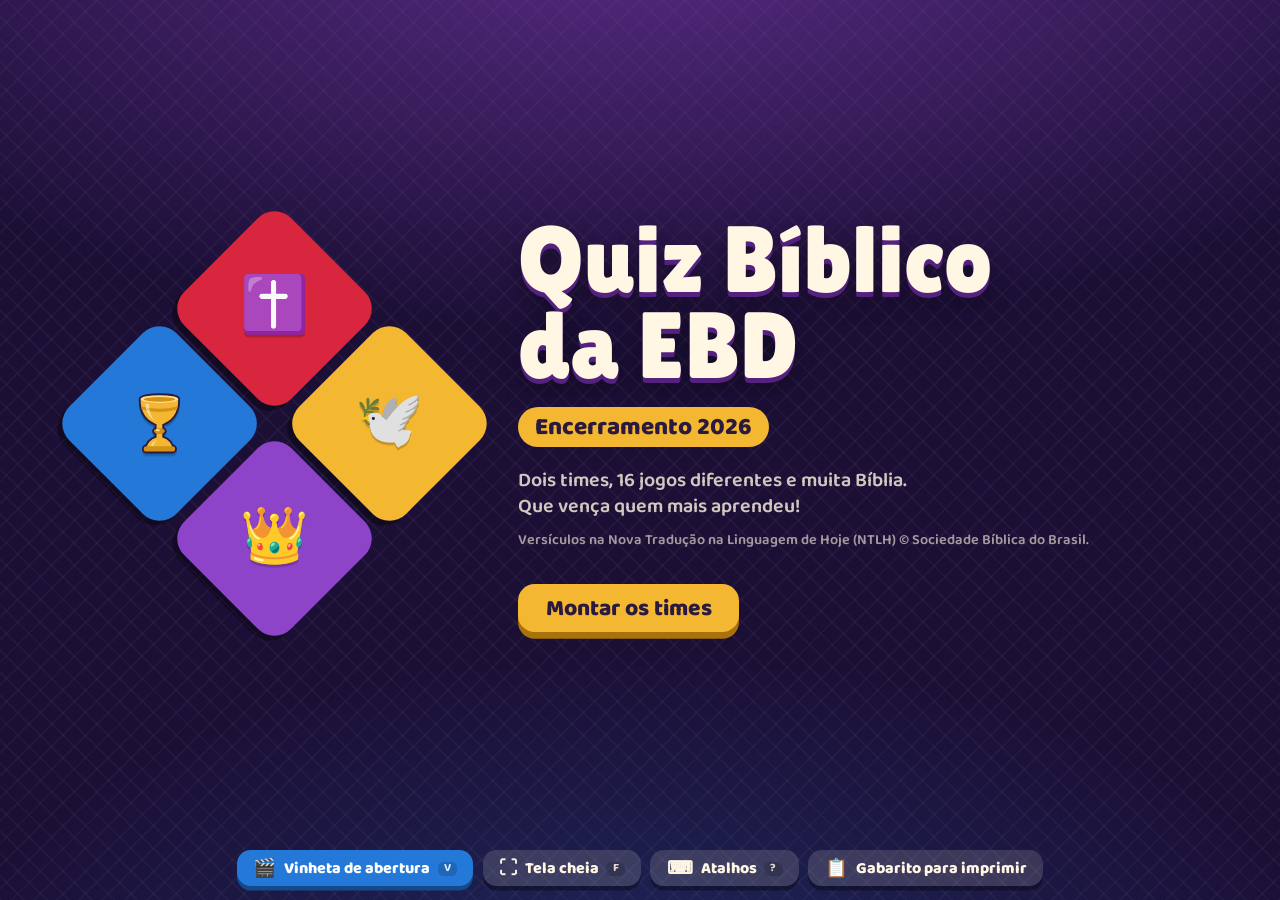
==== index.html @ 68ddaf38 "Quiz Bíblico da EBD Co-Authored-By: Claude Opus 5.5 <noreply@anthropic.com>" ====
<!doctype html>
<html lang="pt-BR">
<head>
  <meta charset="utf-8">
  <meta name="viewport" content="width=device-width, initial-scale=1">
  <title>Quiz Bíblico da EBD</title>
  <link rel="stylesheet" href="css/fontes.css">
  <link rel="stylesheet" href="css/estilo.css">
</head>
<body data-tela="inicio">
  <div id="app">
    <header id="placar"></header>
    <main id="palco"></main>
    <footer id="bandeja"></footer>
  </div>
  <div id="sobre" hidden></div>
  <div id="avisos" aria-live="polite"></div>
  <canvas id="confete" aria-hidden="true"></canvas>

  <script src="js/dados.js"></script>
  <script src="js/arte.js"></script>
  <script src="js/sons.js"></script>
  <script src="js/musica.js"></script>
  <script src="js/efeitos.js"></script>
  <script src="js/jogo.js"></script>
</body>
</html>
---- css/fontes.css ----
/* Fontes embutidas no próprio CSS: funcionam sem internet e abrindo o index.html com dois cliques.
 * Lilita One (Juan Montoreano) e Baloo 2 (Ek Type), licença SIL Open Font License 1.1.
 * Os arquivos originais estão na pasta fonts/. */
@font-face {
  font-family: "Lilita One";
  font-style: normal;
  font-weight: 400;
  font-display: block;
  src: url([data-uri]) format("woff2");
}
@font-face {
  font-family: "Baloo 2";
  font-style: normal;
  font-weight: 400 800;
  font-display: block;
  src: url([data-uri]) format("woff2");
}
---- css/estilo.css ----
/* ==========================================================================
   Quiz Bíblico da EBD
   Paleta: as cores do Tabernáculo (Êx 26:1), que são também as quatro cores
   do Evangelho Quadrangular: carmesim, ouro, azul e púrpura, sobre linho.
   ========================================================================== */

:root {
  --noite: #1B0F36;
  --noite-2: #2A1754;
  --noite-3: #3B2272;
  --carmesim: #D7263D;  --carmesim-esc: #8E1426;
  --ouro: #F4B731;      --ouro-esc: #A9720A;
  --azul: #2479D8;      --azul-esc: #124A8C;
  --purpura: #8E44C9;   --purpura-esc: #55217F;
  --linho: #FFF6E3;     --linho-2: #F2E4C4;  --linho-3: #E5D2A8;
  --tinta: #2A1A3E;     --tinta-2: #5E4C74;
  --ok: #2E9E5B;        --ok-esc: #1B6A3B;
  --meio: #E98A1B;      --meio-esc: #9A5508;

  --f-display: 'Lilita One', 'Segoe UI Black', 'Arial Black', sans-serif;
  --f-texto: 'Baloo 2', 'Segoe UI', 'Trebuchet MS', sans-serif;

  --faixa: linear-gradient(90deg, var(--carmesim) 0 25%, var(--ouro) 25% 50%, var(--azul) 50% 75%, var(--purpura) 75% 100%);
  /* faixas grandes (vinheta e campeão): dourado de troféu */
  --faixa-suave: linear-gradient(180deg, #FFE08A 0%, var(--ouro) 45%, #C98A10 100%);
}

* { box-sizing: border-box; }

html {
  font-size: clamp(12px, calc(1.05vmin + 0.45vw), 30px);
}

body {
  margin: 0;
  height: 100vh;
  height: 100dvh;
  overflow: hidden;
  color: var(--linho);
  font-family: var(--f-texto);
  font-weight: 600;
  line-height: 1.3;
  background-color: var(--noite);
  background-image:
    radial-gradient(120% 75% at 50% -10%, rgba(142, 68, 201, 0.55), transparent 62%),
    radial-gradient(80% 60% at 50% 115%, rgba(36, 121, 216, 0.25), transparent 70%),
    repeating-linear-gradient(45deg, rgba(255, 246, 227, 0.03) 0 2px, transparent 2px 16px),
    repeating-linear-gradient(-45deg, rgba(255, 246, 227, 0.03) 0 2px, transparent 2px 16px);
  -webkit-font-smoothing: antialiased;
}

button { font: inherit; color: inherit; }
input, select { font: inherit; }
[hidden] { display: none !important; }

:focus-visible {
  outline: 0.22rem solid var(--ouro);
  outline-offset: 0.18rem;
}

#app {
  height: 100%;
  display: grid;
  grid-template-rows: auto minmax(0, 1fr) auto;
}
#placar { grid-row: 1; }
#palco { grid-row: 2; }
#bandeja { grid-row: 3; }

/* --------------------------------------------------------------- botões */

.btn {
  --b: rgba(255, 246, 227, 0.14);
  --b-esc: rgba(0, 0, 0, 0.35);
  --b-txt: var(--linho);
  display: inline-flex;
  align-items: center;
  gap: 0.5rem;
  border: 0;
  border-radius: 0.9rem;
  padding: 0.55rem 1.1rem 0.5rem;
  background: var(--b);
  color: var(--b-txt);
  font-weight: 800;
  font-size: 1.05rem;
  line-height: 1.1;
  cursor: pointer;
  box-shadow: 0 0.3rem 0 var(--b-esc);
  transition: transform 0.08s, box-shadow 0.08s, filter 0.15s;
  white-space: nowrap;
}
.btn:hover:not(:disabled) { filter: brightness(1.1); }
.btn:active:not(:disabled) { transform: translateY(0.3rem); box-shadow: 0 0 0 var(--b-esc); }
.btn:disabled { opacity: 0.4; cursor: default; }
.btn .ico { font-size: 1.15em; }
.btn kbd {
  font-family: var(--f-texto);
  font-size: 0.72em;
  font-weight: 700;
  padding: 0.05rem 0.4rem;
  border-radius: 0.35rem;
  background: rgba(0, 0, 0, 0.18);
  opacity: 0.85;
}
.btn.primario { --b: var(--ouro); --b-esc: var(--ouro-esc); --b-txt: var(--tinta); }
.btn.ok { --b: var(--ok); --b-esc: var(--ok-esc); --b-txt: #fff; }
.btn.meio { --b: var(--meio); --b-esc: var(--meio-esc); --b-txt: #fff; }
.btn.erro { --b: var(--carmesim); --b-esc: var(--carmesim-esc); --b-txt: #fff; }
.btn.azul { --b: var(--azul); --b-esc: var(--azul-esc); --b-txt: #fff; }
.btn.claro { --b: var(--linho); --b-esc: var(--linho-3); --b-txt: var(--tinta); }
.btn.grande { font-size: 1.5rem; padding: 0.8rem 1.8rem 0.7rem; border-radius: 1.1rem; box-shadow: 0 0.45rem 0 var(--b-esc); }
.btn.grande:active:not(:disabled) { transform: translateY(0.45rem); }

/* --------------------------------------------------------------- bandeja */

#bandeja {
  display: flex;
  flex-wrap: wrap;
  justify-content: center;
  align-items: center;
  gap: 0.6rem;
  padding: 0.4rem 1rem 0.9rem;
  min-height: 3.6rem;
}
#bandeja .espaco { flex: 0 0 1.2rem; }
#bandeja.esperando .btn:disabled { opacity: 0.25; }

/* --------------------------------------------------------------- placar */

#placar {
  display: grid;
  grid-template-columns: minmax(0, 1fr) minmax(0, 1.25fr) minmax(0, 1fr);
  gap: 1rem;
  padding: 1.1rem 1.25rem 0.6rem;
  align-items: stretch;
}
body[data-tela="inicio"] #placar,
body[data-tela="config"] #placar { display: none; }

.time {
  --c: var(--carmesim); --c-esc: var(--carmesim-esc); --c-txt: #fff;
  position: relative;
  display: grid;
  grid-template-columns: auto minmax(0, 1fr);
  grid-template-areas: "emoji nome" "emoji pontos";
  align-items: center;
  column-gap: 0.9rem;
  padding: 0.55rem 1.2rem 0.5rem 0.7rem;
  border: 0;
  border-radius: 1.4rem;
  background: var(--c);
  color: var(--c-txt);
  box-shadow: 0 0.45rem 0 var(--c-esc);
  text-align: left;
  cursor: pointer;
  transition: transform 0.3s, box-shadow 0.3s, filter 0.3s;
}
.time.time-1 {
  grid-template-columns: minmax(0, 1fr) auto;
  grid-template-areas: "nome emoji" "pontos emoji";
  padding: 0.55rem 0.7rem 0.5rem 1.2rem;
  text-align: right;
}
.time-emoji {
  grid-area: emoji;
  display: grid;
  place-items: center;
  width: 4.3rem;
  height: 4.3rem;
  border-radius: 50%;
  background: rgba(255, 255, 255, 0.22);
  font-size: 2.6rem;
  line-height: 1;
}
.time-nome {
  grid-area: nome;
  font-weight: 800;
  font-size: 1.3rem;
  line-height: 1.05;
  overflow: hidden;
  text-overflow: ellipsis;
  white-space: nowrap;
}
.time-pontos {
  grid-area: pontos;
  font-family: var(--f-display);
  font-size: 3.1rem;
  line-height: 0.95;
  font-variant-numeric: tabular-nums;
}
.time-vez {
  position: absolute;
  top: -0.85rem;
  left: 50%;
  transform: translate(-50%, 0.4rem) scale(0.8);
  padding: 0.1rem 0.9rem;
  border-radius: 99px;
  background: var(--ouro);
  color: var(--tinta);
  font-weight: 800;
  font-size: 0.95rem;
  white-space: nowrap;
  opacity: 0;
  transition: opacity 0.3s, transform 0.3s;
  pointer-events: none;
}
.time.vez {
  transform: translateY(-0.15rem) scale(1.025);
  box-shadow: 0 0.45rem 0 var(--c-esc), 0 0 0 0.28rem var(--ouro), 0 0 2.6rem rgba(244, 183, 49, 0.45);
}
.time.vez .time-vez { opacity: 1; transform: translate(-50%, 0) scale(1); }
.time.com-jogador .time-vez { opacity: 1; transform: translate(-50%, 0) scale(1); font-size: 1.05rem; }
.time.com-jogador:not(.vez) .time-vez { background: var(--linho); opacity: 0.85; }
body[data-tela="pergunta"] .time:not(.vez),
body[data-tela="final"] .time:not(.vez) { filter: saturate(0.55) brightness(0.8); }
body[data-tela="final"] .time { filter: none !important; }
.time.pulo { animation: pulo 0.6s; }
@keyframes pulo {
  0% { transform: scale(1); }
  30% { transform: scale(1.09); }
  60% { transform: scale(0.98); }
  100% { transform: scale(1.025); }
}

.placar-centro {
  display: flex;
  flex-direction: column;
  align-items: center;
  justify-content: center;
  text-align: center;
  min-width: 0;
}
.centro-titulo h1 {
  margin: 0;
  font-family: var(--f-display);
  font-weight: 400;
  font-size: 2.3rem;
  line-height: 1;
  color: var(--ouro);
  text-shadow: 0 0.2rem 0 var(--ouro-esc);
}
.centro-titulo p { margin: 0.35rem 0 0; font-size: 1.05rem; opacity: 0.85; }

.centro-pergunta {
  display: grid;
  grid-template-columns: minmax(0, 1fr) auto;
  grid-template-rows: auto auto;
  align-items: center;
  column-gap: 1rem;
  row-gap: 0.35rem;
  width: 100%;
  max-width: 34rem;
}
.chip-mod {
  grid-column: 1;
  justify-self: start;
  max-width: 100%;
  padding: 0.25rem 0.9rem 0.2rem;
  border-radius: 99px;
  background: var(--m, var(--azul));
  color: var(--m-txt, #fff);
  font-family: var(--f-display);
  font-size: 1.35rem;
  line-height: 1.15;
  box-shadow: 0 0.25rem 0 var(--m-esc, var(--azul-esc));
  overflow: hidden;
  text-overflow: ellipsis;
  white-space: nowrap;
}
.vale { grid-column: 1; justify-self: start; font-size: 1.1rem; }
.chip-mod .etapa {
  margin-left: 0.3rem;
  padding: 0 0.5rem;
  border-radius: 99px;
  background: rgba(0, 0, 0, 0.22);
  font-family: var(--f-texto);
  font-weight: 800;
  font-size: 0.85rem;
  vertical-align: middle;
}
.vale b { font-family: var(--f-display); font-weight: 400; color: var(--ouro); font-size: 1.35rem; }

/* cronômetro */
.cronometro {
  grid-column: 2;
  grid-row: 1 / span 2;
  position: relative;
  width: 5rem;
  height: 5rem;
  border: 0;
  padding: 0;
  background: none;
  cursor: pointer;
  border-radius: 50%;
}
.cronometro svg { width: 100%; height: 100%; transform: rotate(-90deg); }
.cr-fundo { fill: rgba(0, 0, 0, 0.3); stroke: rgba(255, 246, 227, 0.15); stroke-width: 9; }
.cr-arco {
  fill: none;
  stroke: var(--ouro);
  stroke-width: 9;
  stroke-linecap: round;
  transition: stroke-dasharray 0.12s linear, stroke 0.3s;
}
.cr-num {
  position: absolute;
  inset: 0;
  display: grid;
  place-items: center;
  font-family: var(--f-display);
  font-size: 1.9rem;
  color: var(--linho);
}
.cr-play {
  position: absolute;
  right: -0.2rem;
  bottom: -0.2rem;
  display: grid;
  place-items: center;
  width: 1.6rem;
  height: 1.6rem;
  border-radius: 50%;
  background: var(--ouro);
  color: var(--tinta);
  font-size: 0.75rem;
}
.cronometro.rodando .cr-play { display: none; }
.cronometro.alerta .cr-arco { stroke: var(--carmesim); }
.cronometro.alerta .cr-num { color: #ffb3bd; animation: batida 1s infinite; }
.cronometro.esgotado .cr-fundo { fill: var(--carmesim); }
.cronometro.esgotado .cr-num { animation: none; color: #fff; font-size: 1rem; }
@keyframes batida { 0%, 100% { transform: scale(1); } 50% { transform: scale(1.18); } }

/* --------------------------------------------------------------- palco */

#palco {
  position: relative;
  display: flex;
  flex-direction: column;
  min-height: 0;
  padding: 0.8rem 1.4rem 0.6rem;
}

.cartao {
  position: relative;
  background: var(--linho);
  color: var(--tinta);
  border-radius: 1.8rem;
  box-shadow: 0 0.7rem 0 rgba(10, 4, 24, 0.45), 0 1.6rem 3rem rgba(10, 4, 24, 0.35);
  overflow: hidden;
}
.cartao::before {
  content: '';
  position: absolute;
  inset: 0 0 auto 0;
  height: 0.55rem;
  background: var(--faixa);
}

.cartao-pergunta {
  flex: 1;
  min-height: 0;
  display: flex;
  flex-direction: column;
}
.cp-corpo {
  position: relative;
  flex: 1;
  min-height: 0;
  display: flex;
  flex-direction: column;
  padding: 1.8rem 2.2rem 1.4rem;
  overflow: auto;
}

.emoji-grande { font-size: 7rem; line-height: 1; }
/* desenhos próprios (js/arte.js) */
.arte-mini {
  display: inline-block;
  height: 1.5em;
  width: auto;
  max-width: 3.4em;
  object-fit: contain;
  vertical-align: -0.35em;
}
.arte-grande {
  display: block;
  height: 1em;
  width: auto;
  max-width: 100%;
  max-height: 1em;
  object-fit: contain;
  margin: 0 auto;
}
.arte-prato { display: block; width: 15rem; height: 15rem; max-height: 34vh; max-width: 34vh; margin: -0.5rem auto -0.6rem; }
.mm-carta .arte-grande { width: 100%; max-width: 22rem; height: 7rem; max-height: 7rem; }
.titulo-q {
  margin: 0;
  font-family: var(--f-display);
  font-weight: 400;
  font-size: 2.5rem;
  line-height: 1.05;
  color: var(--purpura-esc);
}
.pergunta {
  margin: 0.6rem 0 0;
  font-size: 1.75rem;
  font-weight: 700;
  line-height: 1.25;
  max-width: 44ch;
  text-wrap: balance;
}
.chip {
  display: inline-flex;
  align-items: center;
  gap: 0.35rem;
  padding: 0.2rem 0.8rem 0.15rem;
  border-radius: 99px;
  background: var(--linho-2);
  color: var(--tinta-2);
  font-weight: 800;
  font-size: 1rem;
}
.chip-ref { background: var(--purpura); color: #fff; }
.chip-ref::before { content: '📖'; }
.explica {
  margin-top: 0.9rem;
  font-size: 1.3rem;
  line-height: 1.35;
  color: var(--tinta);
}
.explica p { margin: 0.45rem 0 0; max-width: 60ch; }
.explica .chip-ref { font-size: 1.05rem; }
.revelar-entra { animation: entra 0.45s cubic-bezier(.2, .9, .3, 1.3) both; }
@keyframes entra { from { opacity: 0; transform: translateY(1rem) scale(0.97); } to { opacity: 1; transform: none; } }

/* selo de resultado */
/* O selo aparece grande no meio e depois vai para o canto. */
.selo {
  position: absolute;
  left: 50%;
  top: 46%;
  z-index: 5;
  padding: 0.4rem 1.6rem 0.3rem;
  border: 0.4rem solid currentColor;
  border-radius: 1.2rem;
  font-family: var(--f-display);
  font-size: 4.4rem;
  line-height: 1.05;
  text-align: center;
  white-space: nowrap;
  color: var(--ok);
  background: var(--linho);
  box-shadow: 0 0.5rem 0 rgba(10, 4, 24, 0.35), 0 1rem 3rem rgba(10, 4, 24, 0.35);
  transform: translate(-50%, -50%) rotate(-6deg);
  transform-origin: 100% 0;
  animation: carimbo 0.45s cubic-bezier(.2, 1.4, .4, 1);
  transition: left 0.55s cubic-bezier(.5, 0, .2, 1), top 0.55s cubic-bezier(.5, 0, .2, 1), transform 0.55s cubic-bezier(.5, 0, .2, 1);
  pointer-events: none;
}
.selo small { display: block; font-family: var(--f-texto); font-size: 1.3rem; font-weight: 800; color: var(--tinta); }
.selo.erro { color: var(--carmesim); }
.selo.meio { color: var(--meio); }
.selo.canto { left: calc(100% - 1.4rem); top: 0.4rem; transform: translate(-100%, 0) rotate(-6deg) scale(0.5); }
@keyframes carimbo {
  from { opacity: 0; transform: translate(-50%, -50%) rotate(-6deg) scale(2.2); }
  to { opacity: 1; transform: translate(-50%, -50%) rotate(-6deg) scale(1); }
}

/* pontos voando */
.voo {
  position: fixed;
  z-index: 60;
  font-family: var(--f-display);
  font-size: 4.5rem;
  color: var(--ouro);
  -webkit-text-stroke: 0.12rem var(--ouro-esc);
  text-shadow: 0 0.3rem 0 rgba(0, 0, 0, 0.35);
  pointer-events: none;
  transform: translate(-50%, -50%);
  transition: left 0.9s cubic-bezier(.5, -0.2, .4, 1), top 0.9s cubic-bezier(.5, -0.2, .4, 1), font-size 0.9s, opacity 0.3s 0.75s;
}
.voo.negativo { color: #ff8a98; -webkit-text-stroke-color: var(--carmesim-esc); }

/* avisos */
#avisos {
  position: fixed;
  left: 50%;
  bottom: 5.5rem;
  transform: translateX(-50%);
  z-index: 70;
  display: flex;
  flex-direction: column;
  align-items: center;
  gap: 0.5rem;
  pointer-events: none;
}
.aviso {
  padding: 0.6rem 1.3rem;
  border-radius: 1rem;
  background: var(--tinta);
  color: var(--linho);
  font-weight: 800;
  font-size: 1.25rem;
  box-shadow: 0 0.35rem 0 rgba(0, 0, 0, 0.4);
  animation: entra 0.3s both;
}
.aviso.sai { animation: some 0.3s both; }
@keyframes some { to { opacity: 0; transform: translateY(0.6rem); } }

#confete {
  position: fixed;
  inset: 0;
  width: 100%;
  height: 100%;
  pointer-events: none;
  z-index: 80;
}

/* --------------------------------------------------------------- sobreposição / modal */

#sobre {
  position: fixed;
  inset: 0;
  z-index: 50;
  display: grid;
  place-items: center;
  padding: 1.5rem;
  background: rgba(14, 6, 30, 0.78);
  backdrop-filter: blur(4px);
  animation: aparece 0.2s both;
}
@keyframes aparece { from { opacity: 0; } }
.modal {
  width: min(52rem, 100%);
  max-height: 100%;
  overflow: auto;
  padding: 2rem 2.2rem 1.6rem;
}
.modal h2 {
  margin: 0 0 1rem;
  font-family: var(--f-display);
  font-weight: 400;
  font-size: 2rem;
  color: var(--purpura-esc);
}
.modal-acoes { display: flex; flex-wrap: wrap; gap: 0.6rem; justify-content: flex-end; margin-top: 1.4rem; }
.modal .btn.sutil { --b: var(--linho-2); --b-esc: var(--linho-3); --b-txt: var(--tinta); }

.ajuste-placar { display: grid; grid-template-columns: 1fr 1fr; gap: 1rem; }
.ajuste-time {
  padding: 1rem;
  border-radius: 1.2rem;
  background: var(--c);
  color: var(--c-txt);
  text-align: center;
}
.ajuste-time .nome { font-weight: 800; font-size: 1.2rem; }
.ajuste-time .pts { font-family: var(--f-display); font-size: 3rem; line-height: 1.1; }
.ajuste-time .botoes { display: flex; flex-wrap: wrap; justify-content: center; gap: 0.4rem; margin-top: 0.5rem; }
.ajuste-time .btn { font-size: 1rem; padding: 0.4rem 0.7rem; }

.atalhos { display: grid; grid-template-columns: auto 1fr; gap: 0.45rem 1rem; font-size: 1.15rem; }
.atalhos kbd {
  justify-self: start;
  padding: 0.05rem 0.55rem;
  border-radius: 0.4rem;
  background: var(--tinta);
  color: var(--linho);
  font-family: var(--f-texto);
  font-weight: 800;
}

/* --------------------------------------------------------------- início */

.inicio {
  flex: 1;
  display: grid;
  grid-template-columns: auto minmax(0, 1fr);
  align-items: center;
  gap: 4rem;
  max-width: 78rem;
  width: 100%;
  margin: 0 auto;
  padding: 2rem 3rem;
}
.quadrado {
  position: relative;
  width: 24rem;
  height: 24rem;
  display: grid;
  grid-template-columns: 1fr 1fr;
  gap: 0.9rem;
  transform: rotate(45deg) scale(0.86);
}
.quadrado span {
  display: grid;
  place-items: center;
  border-radius: 1.8rem;
  font-size: 4.2rem;
  box-shadow: 0 0.55rem 0 rgba(0, 0, 0, 0.35);
  animation: peca 0.7s cubic-bezier(.2, 1.3, .4, 1) both;
}
.quadrado span i { font-style: normal; transform: rotate(-45deg); filter: drop-shadow(0 0.2rem 0 rgba(0, 0, 0, 0.2)); }
.quadrado .arte-emblema { display: block; height: 1.12em; width: auto; }
.quadrado .q1 { background: var(--carmesim); animation-delay: 0.05s; }
.quadrado .q2 { background: var(--ouro); animation-delay: 0.2s; }
.quadrado .q3 { background: var(--azul); animation-delay: 0.35s; }
.quadrado .q4 { background: var(--purpura); animation-delay: 0.5s; }
@keyframes peca { from { opacity: 0; transform: scale(0.3); } }
.inicio-texto h1 {
  margin: 0;
  font-family: var(--f-display);
  font-weight: 400;
  font-size: 6.2rem;
  line-height: 0.92;
  color: var(--linho);
  text-shadow: 0 0.35rem 0 var(--purpura-esc), 0 0.7rem 1.5rem rgba(0, 0, 0, 0.35);
  text-wrap: balance;
}
.inicio-texto .sub {
  display: inline-block;
  margin-top: 1.2rem;
  padding: 0.3rem 1.1rem 0.2rem;
  border-radius: 99px;
  background: var(--ouro);
  color: var(--tinta);
  font-weight: 800;
  font-size: 1.6rem;
}
.inicio-texto .lema { margin: 1.4rem 0 0; font-size: 1.3rem; opacity: 0.8; max-width: 34ch; }
.credito-biblia { margin: 0.8rem 0 0; font-size: 0.95rem; font-weight: 600; opacity: 0.6; }
.inicio-botoes { display: flex; flex-wrap: wrap; gap: 1rem; margin-top: 2.2rem; }

/* --------------------------------------------------------------- configuração */

.config {
  flex: 1;
  min-height: 0;
  overflow: auto;
  width: 100%;
  max-width: 76rem;
  margin: 0 auto;
  padding: 0.6rem 0.4rem 1rem;
}
.config > h2 {
  margin: 0.4rem 0 1rem;
  font-family: var(--f-display);
  font-weight: 400;
  font-size: 2.4rem;
  color: var(--ouro);
}
.config-times { display: grid; grid-template-columns: 1fr 1fr; gap: 1.2rem; }
.editor-time {
  --c: var(--carmesim); --c-esc: var(--carmesim-esc); --c-txt: #fff;
  padding: 1.2rem 1.4rem 1.3rem;
  border-radius: 1.6rem;
  background: var(--c);
  color: var(--c-txt);
  box-shadow: 0 0.5rem 0 var(--c-esc);
}
.editor-time .linha-nome { display: flex; align-items: center; gap: 0.8rem; }
.editor-time .grande-emoji {
  display: grid; place-items: center;
  width: 4.4rem; height: 4.4rem; flex: none;
  border-radius: 50%;
  background: rgba(255, 255, 255, 0.22);
  font-size: 2.6rem;
}
.campo-texto {
  width: 100%;
  padding: 0.55rem 0.9rem 0.45rem;
  border: 0;
  border-radius: 0.9rem;
  background: var(--linho);
  color: var(--tinta);
  font-weight: 800;
  font-size: 1.4rem;
}
.rotulo { display: block; margin: 0.9rem 0 0.35rem; font-weight: 800; font-size: 1rem; opacity: 0.9; }
.emojis { display: flex; flex-wrap: wrap; gap: 0.35rem; }
.emojis button {
  width: 2.7rem; height: 2.7rem;
  border: 0;
  border-radius: 0.7rem;
  background: rgba(255, 255, 255, 0.16);
  font-size: 1.5rem;
  cursor: pointer;
}
.emojis button[aria-pressed="true"] { background: var(--linho); box-shadow: 0 0 0 0.18rem var(--ouro); }
.amostras { display: flex; flex-wrap: wrap; gap: 0.45rem; }
.campo-membros {
  display: block;
  resize: vertical;
  min-height: 6.5rem;
  font-size: 1.15rem;
  font-weight: 700;
  line-height: 1.35;
}
.conta-membros { font-weight: 700; opacity: 0.85; }
.editor-time.faltando .campo-membros { box-shadow: 0 0 0 0.3rem var(--ouro), 0 0 0 0.55rem var(--tinta); animation: treme 0.45s; }
.amostras button {
  width: 2.5rem; height: 2.5rem;
  border: 0.22rem solid rgba(255, 255, 255, 0.55);
  border-radius: 50%;
  background: var(--a);
  cursor: pointer;
}
.amostras button[aria-pressed="true"] { border-color: var(--linho); box-shadow: 0 0 0 0.22rem var(--tinta); }

.config-opcoes {
  display: grid;
  grid-template-columns: repeat(3, minmax(0, 1fr));
  gap: 1rem 1.2rem;
  margin-top: 1.4rem;
  padding: 1.3rem 1.4rem;
}
.config-opcoes .rotulo { margin-top: 0; color: var(--tinta-2); }
.config-opcoes .campo-texto { background: var(--linho-2); font-size: 1.2rem; }
.config-opcoes .largo { grid-column: span 2; }
.config-opcoes .inteiro { grid-column: 1 / -1; }
.cf-acoes { display: flex; flex-wrap: wrap; gap: 0.7rem; margin-top: 0.3rem; }
.cf-dica { margin-left: 0.3rem; font-size: 0.8em; font-weight: 600; opacity: 0.75; }
.ajuda-campo { margin: 0.35rem 0 0; font-size: 0.95rem; color: var(--tinta-2); font-weight: 600; }
.segmentado { display: inline-flex; flex-wrap: wrap; gap: 0.3rem; padding: 0.3rem; border-radius: 0.9rem; background: var(--linho-2); }
.segmentado button {
  border: 0;
  border-radius: 0.65rem;
  padding: 0.4rem 0.8rem;
  background: transparent;
  color: var(--tinta-2);
  font-weight: 800;
  cursor: pointer;
}
.segmentado button[aria-pressed="true"] { background: var(--purpura); color: #fff; }
.campo-reais { display: flex; align-items: center; gap: 0.5rem; }
.campo-reais span { font-weight: 800; font-size: 1.3rem; color: var(--tinta-2); }

/* --------------------------------------------------------------- painel (grade de jogos) */

.cor-carmesim { --m: var(--carmesim); --m-esc: var(--carmesim-esc); --m-txt: #fff; }
.cor-ouro     { --m: var(--ouro);     --m-esc: var(--ouro-esc);     --m-txt: var(--tinta); }
.cor-azul     { --m: var(--azul);     --m-esc: var(--azul-esc);     --m-txt: #fff; }
.cor-purpura  { --m: var(--purpura);  --m-esc: var(--purpura-esc);  --m-txt: #fff; }

.grade {
  flex: 1;
  min-height: 0;
  display: grid;
  grid-template-columns: repeat(4, minmax(0, 1fr));
  grid-auto-rows: minmax(0, 1fr);
  gap: 0.9rem 1rem;
  padding-bottom: 0.5rem;
}
.modulo {
  position: relative;
  display: grid;
  grid-template-columns: auto minmax(0, 1fr);
  column-gap: 0.85rem;
  align-items: center;
  padding: 0.7rem 1rem 0.75rem 0.9rem;
  border: 0;
  border-radius: 1.3rem;
  background-color: var(--m);
  background-image: repeating-linear-gradient(135deg, rgba(255, 255, 255, 0.07) 0 0.5rem, transparent 0.5rem 1.4rem);
  color: var(--m-txt);
  box-shadow: 0 0.42rem 0 var(--m-esc);
  text-align: left;
  cursor: pointer;
  overflow: hidden;
  transition: transform 0.12s, filter 0.15s;
}
.modulo:hover:not(:disabled) { transform: translateY(-0.2rem); filter: brightness(1.07); }
.modulo:active:not(:disabled) { transform: translateY(0.35rem); box-shadow: 0 0.07rem 0 var(--m-esc); }
.mod-icone {
  font-size: 3rem;
  line-height: 1;
  filter: drop-shadow(0 0.18rem 0 rgba(0, 0, 0, 0.18));
}
/* nome e descrição juntos, sempre no meio da altura do cartão */
.mod-texto { display: flex; flex-direction: column; justify-content: center; min-width: 0; }
.mod-nome {
  font-family: var(--f-display);
  font-size: 1.5rem;
  line-height: 1.02;
}
.mod-desc {
  margin-top: 0.2rem;
  font-size: 0.92rem;
  line-height: 1.2;
  opacity: 0.92;
  display: -webkit-box;
  -webkit-line-clamp: 2;
  -webkit-box-orient: vertical;
  overflow: hidden;
}
.mod-resta {
  position: absolute;
  top: 0.55rem;
  right: 0.65rem;
  padding: 0.05rem 0.55rem;
  border-radius: 99px;
  background: rgba(0, 0, 0, 0.2);
  font-weight: 800;
  font-size: 0.82rem;
}
.modulo.esgotado { filter: grayscale(0.85) brightness(0.55); cursor: default; }
.modulo.final {
  --m: var(--noite-3); --m-esc: #120827; --m-txt: var(--ouro);
  background-image: radial-gradient(circle at 20% 30%, rgba(244, 183, 49, 0.3), transparent 60%);
  box-shadow: 0 0.42rem 0 var(--m-esc), inset 0 0 0 0.22rem var(--ouro);
}
.modulo.final .mod-desc { color: var(--linho); }
/* 16 jogos em 4 colunas: a Aposta Final ocupa a última fila inteira */
.grade .modulo.final { grid-column: 1 / -1; justify-content: center; grid-template-columns: auto auto; }

/* --------------------------------------------------------------- roleta */

.roleta {
  display: grid;
  grid-template-columns: auto minmax(0, 22rem);
  align-items: center;
  gap: 3rem;
}
.roda-caixa { position: relative; width: min(72vh, 52vw); aspect-ratio: 1; }
.roda-caixa svg { width: 100%; height: 100%; display: block; filter: drop-shadow(0 0.8rem 0 rgba(0, 0, 0, 0.4)); }
.roda-caixa .ponteiro {
  position: absolute;
  top: -1.4rem;
  left: 50%;
  transform: translateX(-50%);
  width: 0;
  height: 0;
  border-left: 1.5rem solid transparent;
  border-right: 1.5rem solid transparent;
  border-top: 2.8rem solid var(--linho);
  filter: drop-shadow(0 0.25rem 0 rgba(0, 0, 0, 0.4));
  z-index: 2;
}
.roda-txt { font-size: 30px; }
/* roleta dos jogos em camadas: base parada com a sombra; os gomos giram numa camada própria */
.roda-jogos .roda-base { position: absolute; inset: 0; border-radius: 50%; background: #F4B731; box-shadow: 0 0.8rem 0 rgba(0, 0, 0, 0.4); }
.roda-jogos svg { position: absolute; inset: 0; filter: none; }
.roda-jogos .roda-giro { will-change: transform; transform-origin: 50% 50%; }
.roda-jogos .fatia { transition: filter 0.3s, stroke 0.3s; }
.roda-jogos .fatia.vencedora { filter: brightness(1.25); stroke: #FFF6E3; stroke-width: 14; animation: fatia-pisca 0.5s ease-in-out 3; }
@keyframes fatia-pisca { 50% { filter: brightness(1.55); } }
/* saída da roleta dos jogos e entrada da roleta de nomes */
.roleta.saindo { animation: roleta-sai 0.45s ease-in forwards; }
@keyframes roleta-sai { to { opacity: 0; transform: scale(0.88); } }
.sorteio { animation: sorteio-entra 0.5s cubic-bezier(.2, 1.3, .4, 1) both; }
@keyframes sorteio-entra { from { opacity: 0; transform: scale(0.85); } }
.roleta-lado h2 {
  margin: 0;
  font-family: var(--f-display);
  font-weight: 400;
  font-size: 2.6rem;
  line-height: 1.05;
  color: var(--ouro);
}
.roleta-lado p { font-size: 1.3rem; }
.roleta-sorteado {
  margin-top: 1rem;
  font-family: var(--f-display);
  font-size: 3rem;
  line-height: 1.05;
  color: var(--linho);
  animation: entra 0.5s cubic-bezier(.2, 1.3, .4, 1) both;
}
.roleta-sorteado span { display: block; font-size: 5rem; }

/* --------------------------------------------------------------- roleta de nomes */

.sorteio { width: min(86rem, 100%); text-align: center; }
.sorteio-titulo {
  margin: 0;
  font-family: var(--f-display);
  font-weight: 400;
  font-size: 2.8rem;
  line-height: 1.05;
  color: var(--ouro);
  text-shadow: 0 0.2rem 0 var(--ouro-esc);
}
.sorteio-sub { margin: 0.3rem 0 1.2rem; font-size: 1.3rem; opacity: 0.85; }
.sorteio-rodas { display: grid; grid-template-columns: 1fr 1fr; gap: 2.5rem; }
.sorteio-time { display: flex; flex-direction: column; align-items: center; gap: 0.7rem; }
.sorteio-cab {
  display: flex;
  align-items: center;
  gap: 0.7rem;
  padding: 0.35rem 1.1rem 0.3rem;
  border-radius: 99px;
  background: var(--c);
  color: var(--c-txt);
  box-shadow: 0 0.3rem 0 var(--c-esc);
  font-weight: 800;
  font-size: 1.35rem;
}
.sorteio-papel { padding: 0.05rem 0.6rem; border-radius: 99px; background: rgba(0, 0, 0, 0.2); font-size: 0.95rem; }
.roda-caixa.roda-nomes { width: min(44vh, 34vw); margin-top: 1.4rem; }
.sorteio-nome {
  min-height: 1.2em;
  font-family: var(--f-display);
  font-size: 3rem;
  line-height: 1.1;
  color: rgba(255, 246, 227, 0.35);
}
.sorteio-nome.revelado { color: var(--linho); text-shadow: 0 0.25rem 0 var(--c-esc); animation: entra 0.5s cubic-bezier(.2, 1.4, .4, 1) both; }
.sorteio-falta { font-size: 1rem; opacity: 0.7; }
.sorteio-acoes { justify-content: center; margin-top: 1.2rem; }

/* --------------------------------------------------------------- estimativa */

.est {
  flex: 1;
  display: grid;
  grid-template-columns: auto minmax(0, 1fr);
  gap: 3rem;
  align-items: center;
  width: 100%;
  max-width: 74rem;
  margin: 0 auto;
}
.est .titulo-q { font-size: 2.8rem; }
.est .pergunta { font-size: 2.1rem; }
.est-objeto {
  display: grid;
  place-items: center;
  width: 17rem;
  height: 17rem;
  border-radius: 50%;
  background: radial-gradient(circle at 50% 40%, #fff 0%, var(--linho-2) 70%);
  box-shadow: inset 0 -0.6rem 0 var(--linho-3);
}
.est-objeto .emoji-grande { font-size: 8rem; }
.referencia {
  display: inline-flex;
  align-items: center;
  gap: 0.6rem;
  margin: 1rem 0 0;
  padding: 0.45rem 1rem 0.4rem 0.5rem;
  border-radius: 1rem;
  background: var(--linho-2);
  font-size: 1.35rem;
}
.referencia .ref-emoji { font-size: 2.2rem; line-height: 1; }
.dica {
  margin: 0.8rem 0 0;
  font-size: 1.2rem;
  color: var(--tinta-2);
}
.palpite { display: block; margin-top: 1.3rem; }
.palpite-rot { display: block; font-weight: 800; font-size: 1.2rem; color: var(--tinta-2); }
.palpite-campo {
  display: inline-flex;
  align-items: baseline;
  gap: 0.5rem;
  margin-top: 0.3rem;
  padding: 0.3rem 1.2rem 0.2rem;
  border-radius: 1.1rem;
  background: #fff;
  box-shadow: inset 0 0 0 0.22rem var(--linho-3);
}
.palpite-campo:focus-within { box-shadow: inset 0 0 0 0.25rem var(--purpura); }
.palpite-campo input {
  width: 11ch;
  border: 0;
  outline: 0;
  background: transparent;
  color: var(--tinta);
  font-family: var(--f-display);
  font-size: 3.2rem;
  line-height: 1.1;
}
.palpite-campo .un { font-family: var(--f-display); font-size: 2rem; color: var(--tinta-2); }
.palpite-leitura { display: block; min-height: 1.5em; margin-top: 0.3rem; font-size: 1.1rem; color: var(--tinta-2); }

.est-rev {
  flex: 1;
  display: grid;
  grid-template-columns: minmax(0, 1.05fr) minmax(0, 1fr);
  gap: 2.2rem;
  align-items: stretch;
  min-height: 0;
}
.grafico-caixa { display: flex; flex-direction: column; justify-content: center; min-width: 0; }
.grafico {
  display: flex;
  align-items: flex-end;
  justify-content: center;
  gap: 1.6rem;
  height: clamp(15rem, 46vh, 27rem);
  padding: 0 0.5rem;
}
.coluna {
  flex: 1;
  max-width: 9rem;
  height: 100%;
  display: flex;
  flex-direction: column;
  justify-content: flex-end;
  align-items: center;
  text-align: center;
}
.col-rot { font-family: var(--f-display); font-size: 1.45rem; line-height: 1.05; margin-bottom: 0.2rem; white-space: nowrap; }
.col-emoji { font-size: 2.4rem; line-height: 1.1; margin-bottom: 0.2rem; }
.col-barra {
  width: 100%;
  height: calc((100% - 7.6rem) * var(--p, 0));
  border-radius: 0.8rem 0.8rem 0 0;
  background: var(--cb, var(--tinta-2));
  box-shadow: inset 0 -0.4rem 0 rgba(0, 0, 0, 0.12);
  transition: height 1.1s cubic-bezier(.2, .9, .3, 1);
}
.col-nome {
  width: 100%;
  padding-top: 0.4rem;
  border-top: 0.3rem solid var(--linho-3);
  font-weight: 800;
  font-size: 1rem;
  line-height: 1.1;
  color: var(--tinta-2);
  min-height: 2.2em;
}
.coluna.c-ref { --cb: #B9A98A; }
.coluna.c-palpite { --cb: var(--cp, var(--azul)); }
.coluna.c-real { --cb: var(--ouro); }
.coluna.c-real .col-rot { color: var(--ouro-esc); }
.grafico-legenda { margin-top: 0.4rem; font-size: 0.95rem; color: var(--tinta-2); text-align: center; }

.rev-info { display: flex; flex-direction: column; justify-content: center; min-width: 0; }
.rev-info .titulo-q { font-size: 2rem; }
.rev-valor {
  font-family: var(--f-display);
  font-size: 4.6rem;
  line-height: 1;
  color: var(--purpura-esc);
  margin-top: 0.4rem;
}
.rev-valor small { font-size: 0.5em; }
.conta.conta-base { display: block; width: fit-content; margin: 0.35rem 0 0; padding: 0; background: none; font-size: 0.95rem; font-weight: 700; opacity: 0.75; }
.conta {
  display: inline-block;
  margin-top: 0.6rem;
  padding: 0.3rem 0.9rem 0.2rem;
  border-radius: 0.8rem;
  background: var(--linho-2);
  font-weight: 800;
  font-size: 1.2rem;
}
.comparacao { margin-top: 0.6rem; font-size: 1.3rem; font-weight: 800; color: var(--azul-esc); }

/* --------------------------------------------------------------- do tamanho certo (palco) */

.cp-corpo.cp-gts { padding: 1.3rem 1.4rem 1rem; overflow: hidden; }
.gts { flex: 1; min-height: 0; display: flex; flex-direction: column; gap: 0.8rem; }
.gts-info { display: grid; grid-template-columns: 1fr 1fr; gap: 1rem; }
.gts-card {
  display: flex;
  flex-direction: column;
  gap: 0.1rem;
  padding: 0.6rem 1.1rem 0.7rem;
  border-radius: 1rem;
  background: var(--linho-2);
  border-left: 0.45rem solid #4C8DF0;
  min-width: 0;
}
.gts-card.alvo { border-left-color: var(--ct); }
.gts-rot { font-size: 0.95rem; font-weight: 800; color: var(--azul-esc); }
.gts-card.alvo .gts-rot { color: var(--ct); filter: brightness(0.8); }
.gts-card b { font-family: var(--f-display); font-weight: 400; font-size: 1.9rem; line-height: 1.05; color: var(--tinta); }
.gts-card > span:last-child { font-size: 1.15rem; line-height: 1.25; color: var(--tinta-2); }

.gts-palco {
  --chao: 40px;
  position: relative;
  flex: 1;
  min-height: 12rem;
  border-radius: 1.2rem;
  overflow: hidden;
  background:
    linear-gradient(90deg, rgba(255, 246, 227, 0.05) 1px, transparent 1px) 0 0 / 3.5rem 100%,
    linear-gradient(180deg, #120a2c 0%, #241650 70%, #3a2470 100%);
  box-shadow: inset 0 0.3rem 1rem rgba(0, 0, 0, 0.4);
  touch-action: none;
  user-select: none;
}
.gts-chao {
  position: absolute;
  left: 0; right: 0; bottom: 0;
  height: var(--chao);
  background: linear-gradient(#3c2b70, #22173f);
  border-top: 0.15rem solid rgba(255, 246, 227, 0.45);
}
.gts-grade .gl {
  position: absolute;
  left: 0; right: 0;
  height: 1px;
  background: rgba(255, 246, 227, 0.1);
}
.gts-grade .gl span {
  position: absolute;
  left: 0.6rem;
  bottom: 0.15rem;
  font-size: 0.9rem;
  font-weight: 800;
  color: rgba(255, 246, 227, 0.55);
}
.gts-fig {
  position: absolute;
  bottom: var(--chao);
  transform: translateX(-50%);
  display: flex;
  flex-direction: column;
  align-items: center;
}
.gts-fig.ref { left: 28%; --sc: #4C8DF0; }
.gts-fig.alvo { left: 70%; --sc: var(--ct); }
.gts-tag {
  margin-bottom: 0.5rem;
  padding: 0.2rem 0.8rem 0.25rem;
  border-radius: 0.6rem;
  background: rgba(10, 4, 24, 0.7);
  color: var(--linho);
  text-align: center;
  line-height: 1.15;
  white-space: nowrap;
}
.gts-tag b { display: block; font-size: 1.1rem; }
.gts-tag span { font-family: var(--f-display); font-size: 1.35rem; color: var(--ouro); }
.gts-fig.ref .gts-tag b { color: #9cc0ff; }
.gts-caixa { position: relative; transition: width 0.22s ease-out, height 0.22s ease-out; }
.gts-grade .gl { transition: bottom 0.22s ease-out; }
.gts-palco.arrastando .gts-caixa, .gts-palco.arrastando .gl { transition: none; }
.gts-sil, .gts-cor { position: absolute; inset: 0; }
.gts-sil {
  background: var(--sc);
  -webkit-mask-size: 100% 100%; mask-size: 100% 100%;
  -webkit-mask-repeat: no-repeat; mask-repeat: no-repeat;
  filter: drop-shadow(0 0 1.2rem color-mix(in srgb, var(--sc) 55%, transparent));
  transition: opacity 0.6s;
}
.gts-cor { background-size: 100% 100%; background-repeat: no-repeat; opacity: 0; transition: opacity 0.6s; }
.gts-fig.alvo .gts-caixa {
  outline: 0.15rem dashed rgba(255, 246, 227, 0.55);
  outline-offset: 0.35rem;
  cursor: grab;
}
.gts-palco.movendo, .gts-palco.movendo * { cursor: grabbing !important; }
.gts-fig.alvo .gts-caixa::after {
  content: '';
  position: absolute;
  left: 10%; right: 10%; bottom: -0.35rem;
  height: 0.7rem;
  border-radius: 50%;
  background: color-mix(in srgb, var(--sc) 45%, transparent);
  filter: blur(6px);
}
.gts-alca {
  position: absolute;
  top: -1.3rem;
  right: -1.3rem;
  width: 2.4rem;
  height: 2.4rem;
  display: grid;
  place-items: center;
  border: 0;
  border-radius: 50%;
  background: var(--ouro);
  color: var(--tinta);
  font-size: 1.3rem;
  font-weight: 800;
  box-shadow: 0 0.22rem 0 var(--ouro-esc);
  cursor: ns-resize;
  touch-action: none;
}
.gts-palco.redimensionando, .gts-palco.redimensionando * { cursor: ns-resize !important; }
.gts-medida.v {
  position: absolute;
  right: calc(100% + 1rem);
  bottom: 0;
  width: 0.2rem;
  height: 100%;
  background: #8fb6ff;
}
.gts-medida.h {
  position: absolute;
  left: 0; right: 0;
  bottom: calc(100% + 0.6rem);
  height: 0.2rem;
  background: #8fb6ff;
}
.gts-medida::before, .gts-medida::after { content: ''; position: absolute; background: #8fb6ff; }
.gts-medida.v::before, .gts-medida.v::after { left: -0.4rem; width: 1rem; height: 0.2rem; }
.gts-medida.v::before { top: 0; }
.gts-medida.v::after { bottom: 0; }
.gts-medida.h::before, .gts-medida.h::after { top: -0.4rem; width: 0.2rem; height: 1rem; }
.gts-medida.h::before { left: 0; }
.gts-medida.h::after { right: 0; }

/* depois de confirmar */
.gts.travado .gts-alca, .gts.revelado .gts-alca { display: none; }
.gts.travado .gts-fig.alvo .gts-caixa { cursor: default; }
.gts.revelado .gts-fig.alvo .gts-caixa {
  outline: 0;
  transition: width 1.2s cubic-bezier(.2, .9, .3, 1.15), height 1.2s cubic-bezier(.2, .9, .3, 1.15);
}
.gts.revelado .gts-sil { opacity: 0; }
.gts.revelado .gts-cor { opacity: 1; }
.gts-fantasma {
  position: absolute;
  bottom: var(--chao);
  left: 70%;
  transform: translateX(-50%);
  transition: width 1.2s cubic-bezier(.2, .9, .3, 1.15), height 1.2s cubic-bezier(.2, .9, .3, 1.15);
  border: 0.22rem dashed var(--ct);
  border-radius: 0.4rem;
  background: color-mix(in srgb, var(--ct) 12%, transparent);
  box-shadow: 0 0 0 0.12rem rgba(255, 246, 227, 0.5);
  pointer-events: none;
  animation: aparece 0.3s both;
}
.gts-fantasma span {
  position: absolute;
  top: 0;
  left: 100%;
  transform: translate(0.6rem, -50%);
  padding: 0.1rem 0.6rem;
  border-radius: 0.5rem;
  background: var(--ct);
  color: #fff;
  font-weight: 800;
  font-size: 1rem;
  white-space: nowrap;
}

.gts-baixo { display: flex; align-items: center; gap: 0.8rem; min-height: 3.6rem; }
.gts-mm { width: 3.6rem; height: 3.2rem; justify-content: center; font-size: 2rem; padding: 0; touch-action: none; }
.gts-dica { color: var(--tinta-2); font-size: 1.05rem; }
.gts-exp { display: flex; align-items: center; gap: 1.4rem; width: 100%; }
.gts-exp-num { flex: none; text-align: center; }
.gts-exp-num span { display: block; font-weight: 800; color: var(--tinta-2); }
.gts-exp-num b { font-family: var(--f-display); font-weight: 400; font-size: 3.4rem; line-height: 1; color: var(--purpura-esc); }
.gts-exp .conta { margin: 0 0.6rem 0 0; }
.gts-exp p { margin: 0.4rem 0 0; font-size: 1.2rem; line-height: 1.3; }

/* --------------------------------------------------------------- mais ou menos */

.mm-titulo { margin: 0 0 1.3rem; padding: 0 3rem; font-size: 2.3rem; font-weight: 800; text-align: center; text-wrap: balance; line-height: 1.2; }
.mm {
  flex: 1;
  display: grid;
  grid-template-columns: minmax(0, 1fr) auto minmax(0, 1fr);
  gap: 1.6rem;
  align-items: stretch;
}
.mm-carta {
  display: flex;
  flex-direction: column;
  align-items: center;
  justify-content: center;
  gap: 0.6rem;
  padding: 1.4rem;
  border-radius: 1.5rem;
  text-align: center;
}
.mm-bib { background: var(--purpura); color: #fff; box-shadow: 0 0.45rem 0 var(--purpura-esc); }
.mm-mod { background: var(--linho-2); color: var(--tinta); box-shadow: 0 0.45rem 0 var(--linho-3); }
.mm-carta .emoji-grande { font-size: 7rem; }
.mm-texto { margin: 0; font-size: 1.9rem; font-weight: 800; line-height: 1.2; text-wrap: balance; }
.mm-valor {
  font-family: var(--f-display);
  font-size: 3.6rem;
  line-height: 1.05;
}
.mm-valor small { display: block; font-family: var(--f-texto); font-size: 1.1rem; font-weight: 700; opacity: 0.85; }
.mm-valor.oculto {
  display: grid;
  place-items: center;
  width: 5.5rem;
  height: 5.5rem;
  border-radius: 50%;
  background: rgba(255, 255, 255, 0.18);
  font-size: 3.6rem;
}
.mm-meio { display: flex; flex-direction: column; justify-content: center; gap: 1.1rem; }
.escolha {
  border: 0;
  border-radius: 1.2rem;
  padding: 1rem 1.6rem 0.85rem;
  font-family: var(--f-display);
  font-size: 2rem;
  line-height: 1;
  cursor: pointer;
  transition: transform 0.08s, box-shadow 0.08s, opacity 0.2s;
}
.escolha:active:not(:disabled) { transform: translateY(0.4rem); }
.escolha:disabled { cursor: default; }
.mm-btn.mais { background: var(--ok); color: #fff; box-shadow: 0 0.42rem 0 var(--ok-esc); }
.mm-btn.menos { background: var(--carmesim); color: #fff; box-shadow: 0 0.42rem 0 var(--carmesim-esc); }
.escolha.apagada { opacity: 0.3; }
.escolha.marcada { outline: 0.35rem solid var(--ouro); outline-offset: 0.2rem; }
.mm-rodape { margin-top: 1rem; }

/* --------------------------------------------------------------- perfil secreto */

.perfil {
  flex: 1;
  min-height: 0;
  display: grid;
  grid-template-columns: 22rem minmax(0, 1fr);
  gap: 2rem;
}
.perfil-cartao {
  display: flex;
  flex-direction: column;
  align-items: center;
  padding: 1.6rem 1.2rem;
  border-radius: 1.5rem;
  background: var(--purpura);
  color: #fff;
  box-shadow: 0 0.45rem 0 var(--purpura-esc);
  text-align: center;
}
.avatar {
  display: grid;
  place-items: center;
  width: 10rem;
  height: 10rem;
  border-radius: 50%;
  background: conic-gradient(var(--carmesim) 0 25%, var(--ouro) 0 50%, var(--azul) 0 75%, var(--purpura-esc) 0);
  padding: 0.45rem;
}
.avatar span {
  display: grid;
  place-items: center;
  width: 100%;
  height: 100%;
  border-radius: 50%;
  background: var(--linho);
  font-size: 5.4rem;
  overflow: hidden;
}
.avatar span i { font-style: normal; filter: blur(14px); transition: filter 0.8s; }
.perfil.revelado .avatar span i { filter: none; }
/* retrato que se monta a cada pista (js/arte.js) */
.retrato {
  width: 100%;
  aspect-ratio: 1;
  border-radius: 1.2rem;
  overflow: hidden;
  background: #D9D2E6;
  box-shadow: 0 0 0 0.3rem var(--ouro), 0 0.5rem 0 0.3rem var(--purpura-esc);
}
.retrato svg { display: block; width: 100%; height: 100%; }
.retrato .camada { opacity: 0; transition: opacity 0.5s; }
.retrato .camada.on { opacity: 1; }
.retrato .camada.nova {
  transform-box: fill-box;
  transform-origin: center;
  animation: camadaEntra 0.7s cubic-bezier(.2, 1.3, .4, 1) both;
}
@keyframes camadaEntra { from { opacity: 0; transform: scale(0.7); } to { opacity: 1; transform: scale(1); } }
.perfil.revelado .retrato { box-shadow: 0 0 0 0.3rem var(--ouro), 0 0 2.5rem 0.4rem rgba(244, 183, 49, 0.7); }
.perfil-nome { margin-top: 1rem; font-family: var(--f-display); font-size: 2.2rem; line-height: 1.05; }
.perfil-usuario { margin-top: 0.3rem; font-size: 1.15rem; opacity: 0.85; }
.perfil-contagem { margin-top: auto; padding-top: 1rem; font-size: 1.1rem; }
.perfil-contagem b { font-family: var(--f-display); font-size: 1.7rem; font-weight: 400; }
.feed { display: flex; flex-direction: column; gap: 0.75rem; min-height: 0; overflow: auto; padding: 0.2rem 0.3rem 0.4rem; }
.post {
  display: grid;
  grid-template-columns: auto minmax(0, 1fr);
  column-gap: 0.9rem;
  padding: 0.85rem 1.2rem 0.8rem 0.9rem;
  border-radius: 1.2rem;
  background: #fff;
  box-shadow: 0 0.3rem 0 var(--linho-3);
  animation: entra 0.45s cubic-bezier(.2, .9, .3, 1.3) both;
}
.post-num {
  display: grid;
  place-items: center;
  width: 2.6rem;
  height: 2.6rem;
  border-radius: 50%;
  background: var(--linho-2);
  font-family: var(--f-display);
  font-size: 1.3rem;
  color: var(--purpura-esc);
}
.post p { margin: 0; font-size: 1.55rem; line-height: 1.25; font-weight: 700; }
.post-reacoes { grid-column: 2; margin-top: 0.25rem; font-size: 0.95rem; color: var(--tinta-2); }

/* --------------------------------------------------------------- emojis */

.emj { flex: 1; display: flex; flex-direction: column; align-items: center; justify-content: center; text-align: center; gap: 1rem; }
.emj-linha {
  display: flex;
  flex-wrap: wrap;
  justify-content: center;
  gap: 0.5rem 1.3rem;
  font-size: 6.6rem;
  line-height: 1.15;
}
.emj-linha span { display: inline-block; animation: entra 0.5s cubic-bezier(.2, 1.4, .4, 1) both; }
.emj-pergunta { font-size: 1.8rem; font-weight: 800; margin: 0; }
.emj-dica { font-size: 1.5rem; color: var(--tinta-2); margin: 0; }
.resposta-revelada {
  display: inline-block;
  padding: 0.4rem 1.4rem 0.25rem;
  border-radius: 1rem;
  background: var(--purpura);
  color: #fff;
  font-family: var(--f-display);
  font-size: 2.6rem;
  line-height: 1.1;
  box-shadow: 0 0.35rem 0 var(--purpura-esc);
}

/* --------------------------------------------------------------- zoom */

.zoom { flex: 1; min-height: 0; display: grid; grid-template-columns: auto minmax(0, 1fr); gap: 3.4rem; align-items: center; width: 100%; max-width: 78rem; margin: 0 auto; padding-left: 1.2rem; }
.lente {
  --t: min(50vh, 36vw);
  position: relative;
  width: var(--t);
  height: var(--t);
  border-radius: 50%;
  overflow: hidden;
  background: radial-gradient(circle at 50% 45%, #fff, var(--linho-2));
  box-shadow: 0 0 0 0.6rem var(--tinta), 0 0 0 1.1rem var(--ouro), 0 1.2rem 0 1.1rem rgba(0, 0, 0, 0.25);
}
.lente-emoji {
  position: absolute;
  inset: 0;
  display: grid;
  place-items: center;
  font-size: calc(var(--t) * 0.68);
  line-height: 1;
}
.lente-arte svg { width: 82%; height: 82%; display: block; overflow: visible; }
.zoom-lado h3 { margin: 0; font-size: 2rem; line-height: 1.2; font-weight: 800; text-wrap: balance; }
.medidor { margin-top: 1.4rem; }
.medidor-num { font-family: var(--f-display); font-size: 4.2rem; line-height: 1; color: var(--purpura-esc); }
.medidor-num small { font-size: 0.4em; color: var(--tinta-2); }
.medidor-barra { height: 1rem; margin-top: 0.5rem; border-radius: 99px; background: var(--linho-2); overflow: hidden; max-width: 26rem; }
.medidor-barra i { display: block; height: 100%; width: 100%; background: var(--faixa); border-radius: 99px; transform-origin: left; }
.historias { margin: 0.5rem 0 0; padding-left: 1.3rem; font-size: 1.3rem; }
.historias li { margin-top: 0.3rem; }

/* --------------------------------------------------------------- tá na bíblia */

.vf { flex: 1; display: flex; flex-direction: column; align-items: center; justify-content: center; gap: 1.8rem; text-align: center; }
.vf-frase {
  position: relative;
  max-width: 34ch;
  margin: 0;
  padding: 1.6rem 2.6rem;
  border-radius: 1.4rem;
  background: var(--linho-2);
  font-size: 2.8rem;
  font-weight: 800;
  line-height: 1.2;
  text-wrap: balance;
  box-shadow: 0 0.4rem 0 var(--linho-3);
}
.vf-frase::before, .vf-frase::after {
  position: absolute;
  font-family: var(--f-display);
  font-size: 5rem;
  color: var(--purpura);
  line-height: 1;
}
.vf-frase::before { content: '“'; left: 0.6rem; top: 0.2rem; }
.vf-frase::after { content: '”'; right: 0.6rem; bottom: -1.6rem; }
.vf-botoes { display: flex; gap: 1.6rem; flex-wrap: wrap; justify-content: center; }
.vf-btn.sim { background: var(--ok); color: #fff; box-shadow: 0 0.42rem 0 var(--ok-esc); }
.vf-btn.nao { background: var(--carmesim); color: #fff; box-shadow: 0 0.42rem 0 var(--carmesim-esc); }
.vf-btn { display: inline-flex; align-items: center; gap: 0.7rem; }
.vf-btn .letra {
  display: grid; place-items: center;
  width: 2.1rem; height: 2.1rem;
  border-radius: 0.6rem;
  background: rgba(0, 0, 0, 0.22);
  font-size: 1.2rem;
}

/* Aconteceu ou Não?: um fato (sem aspas) com etiqueta que vira o resultado */
.vf-frase.fato { padding: 2.3rem 2.6rem 1.7rem; border: 0.3rem solid transparent; transition: border-color 0.3s, background-color 0.3s; }
.vf-frase.fato::before, .vf-frase.fato::after { content: none; }
.vf-tag {
  position: absolute;
  left: 50%; top: 0;
  transform: translate(-50%, -55%) rotate(-2deg);
  padding: 0.3rem 1.1rem 0.2rem;
  border-radius: 0.7rem;
  background: var(--purpura);
  color: #fff;
  font-family: var(--f-display);
  font-size: 1.35rem;
  white-space: nowrap;
  box-shadow: 0 0.25rem 0 var(--purpura-esc);
}
.vf-tag.sim, .vf-tag.nao { animation: vf-tag 0.45s cubic-bezier(.3, 1.6, .5, 1); font-size: 1.7rem; }
.vf-tag.sim { background: var(--ok); box-shadow: 0 0.25rem 0 var(--ok-esc); }
.vf-tag.nao { background: var(--carmesim); box-shadow: 0 0.25rem 0 var(--carmesim-esc); }
@keyframes vf-tag { from { transform: translate(-50%, -55%) rotate(-2deg) scale(2); opacity: 0; } }
.vf-frase.fato.sim { border-color: var(--ok); }
.vf-frase.fato.nao { border-color: var(--carmesim); }
.vf .explica { text-align: center; }
.vf .explica p { margin-left: auto; margin-right: auto; }

/* --------------------------------------------------------------- quem disse / intruso (opções) */

.qd { flex: 1; display: flex; flex-direction: column; gap: 1.6rem; justify-content: center; }
.balao {
  position: relative;
  align-self: center;
  max-width: 40ch;
  padding: 1.4rem 2.2rem;
  border-radius: 2rem;
  background: var(--purpura);
  color: #fff;
  font-size: 2.5rem;
  font-weight: 800;
  line-height: 1.2;
  text-align: center;
  text-wrap: balance;
  box-shadow: 0 0.45rem 0 var(--purpura-esc);
}
.balao::after {
  content: '';
  position: absolute;
  left: 50%;
  bottom: -1.3rem;
  transform: translateX(-50%);
  border-left: 1.1rem solid transparent;
  border-right: 1.1rem solid transparent;
  border-top: 1.4rem solid var(--purpura);
}
.opcoes { display: grid; grid-template-columns: repeat(4, minmax(0, 1fr)); gap: 1rem; margin-top: 0.4rem; }
.opcao {
  display: flex;
  align-items: center;
  gap: 0.8rem;
  min-height: 6rem;
  padding: 0.7rem 1rem;
  border: 0;
  border-radius: 1.2rem;
  background: var(--linho-2);
  color: var(--tinta);
  box-shadow: 0 0.38rem 0 var(--linho-3);
  font-size: 1.8rem;
  font-weight: 800;
  line-height: 1.1;
  text-align: left;
  cursor: pointer;
  transition: transform 0.1s, background 0.2s, opacity 0.2s;
}
.opcao .letra {
  flex: none;
  display: grid;
  place-items: center;
  width: 2.5rem;
  height: 2.5rem;
  border-radius: 0.7rem;
  background: var(--tinta);
  color: var(--linho);
  font-family: var(--f-display);
  font-size: 1.3rem;
}
.opcao:hover:not(:disabled) { transform: translateY(-0.15rem); }
.opcao.sel { background: var(--ouro); box-shadow: 0 0.38rem 0 var(--ouro-esc); }
.opcao.certo { background: var(--ok); color: #fff; box-shadow: 0 0.38rem 0 var(--ok-esc); }
.opcao.errado { background: var(--carmesim); color: #fff; box-shadow: 0 0.38rem 0 var(--carmesim-esc); animation: treme 0.45s; }
.opcao.apagada { opacity: 0.35; }
.opcao:disabled { cursor: default; }
@keyframes treme {
  20%, 60% { transform: translateX(-0.5rem); }
  40%, 80% { transform: translateX(0.5rem); }
}

.intr { flex: 1; display: flex; flex-direction: column; justify-content: center; gap: 1.4rem; }
.intr-titulo { margin: 0; font-size: 2rem; font-weight: 800; text-align: center; }
.intr .opcoes { gap: 1.2rem; }
.intr .opcao {
  flex-direction: column;
  justify-content: center;
  min-height: 11rem;
  font-family: var(--f-display);
  font-weight: 400;
  font-size: 2.2rem;
  text-align: center;
}
.intr .opcao .letra { background: rgba(42, 26, 62, 0.15); color: var(--tinta); }
.intr .opcao.certo .letra, .intr .opcao.errado .letra { background: rgba(255, 255, 255, 0.25); color: #fff; }

/* --------------------------------------------------------------- linha do tempo */

.ord { flex: 1; display: flex; flex-direction: column; justify-content: center; gap: 1.4rem; min-height: 0; }
.ord-titulo { margin: 0 0 0.4rem; font-size: 2.2rem; font-weight: 800; text-align: center; }
.ord-titulo span { color: var(--purpura); }
.trilho {
  position: relative;
  display: grid;
  grid-template-columns: repeat(4, minmax(0, 1fr));
  gap: 1rem;
  padding-top: 2.2rem;
}
.trilho::before {
  content: '';
  position: absolute;
  left: 2%;
  right: 2%;
  top: 0.75rem;
  height: 0.5rem;
  border-radius: 99px;
  background: var(--faixa);
}
.slot {
  position: relative;
  min-height: 10rem;
  border-radius: 1.2rem;
  border: 0.22rem dashed var(--linho-3);
  display: flex;
}
.slot::before {
  content: attr(data-n);
  position: absolute;
  top: -2.35rem;
  left: 50%;
  transform: translateX(-50%);
  display: grid;
  place-items: center;
  width: 2.3rem;
  height: 2.3rem;
  border-radius: 50%;
  background: var(--tinta);
  color: var(--linho);
  font-family: var(--f-display);
  font-size: 1.2rem;
}
.slot.certo { border: 0.22rem solid var(--ok); }
.slot.errado { border: 0.22rem solid var(--carmesim); }
.ord-carta {
  flex: 1;
  display: flex;
  flex-direction: column;
  align-items: center;
  justify-content: center;
  gap: 0.25rem;
  padding: 0.7rem;
  border: 0;
  border-radius: 1rem;
  background: var(--azul);
  color: #fff;
  box-shadow: 0 0.35rem 0 var(--azul-esc);
  font-size: 1.65rem;
  font-weight: 800;
  line-height: 1.15;
  text-align: center;
  cursor: pointer;
  animation: entra 0.3s both;
}
.ord-carta .e { font-size: 3rem; line-height: 1; }
.ord-carta small { font-size: 0.95rem; font-weight: 700; opacity: 0.9; }
.slot .ord-carta { background: var(--purpura); box-shadow: 0 0.35rem 0 var(--purpura-esc); }
.slot.certo .ord-carta { background: var(--ok); box-shadow: 0 0.35rem 0 var(--ok-esc); }
.slot.errado .ord-carta { background: var(--carmesim); box-shadow: 0 0.35rem 0 var(--carmesim-esc); }
.monte { display: grid; grid-template-columns: repeat(4, minmax(0, 1fr)); gap: 1rem; min-height: 10rem; }
.monte-vazio { grid-column: 1 / -1; display: grid; place-items: center; color: var(--tinta-2); font-size: 1.2rem; }
.ord-certa { display: flex; flex-wrap: wrap; gap: 0.5rem; align-items: center; font-size: 1.2rem; font-weight: 800; }
.ord-certa .chip { font-size: 1.1rem; background: var(--linho-2); color: var(--tinta); }

/* --------------------------------------------------------------- cardápio */

.menu {
  flex: 1;
  display: grid;
  grid-template-columns: minmax(0, 1.2fr) minmax(0, 1fr);
  gap: 2.2rem;
  align-items: center;
}
.menu-folha {
  position: relative;
  padding: 1.6rem 2rem 1.8rem;
  border-radius: 1.2rem;
  background: #fff;
  box-shadow: inset 0 0 0 0.3rem var(--linho-2), inset 0 0 0 0.45rem #fff, inset 0 0 0 0.6rem var(--linho-3);
  text-align: center;
}
.menu-cab { font-family: var(--f-display); font-size: 1.5rem; color: var(--carmesim); }
.menu-cab::before, .menu-cab::after { content: '~'; margin: 0 0.6rem; opacity: 0.6; }
.menu-folha .emoji-grande { font-size: 7.5rem; margin: 0.5rem 0; }
.menu-prato { margin: 0; font-family: var(--f-display); font-weight: 400; font-size: 3.1rem; line-height: 1.05; color: var(--purpura-esc); }
.menu-desc { margin: 0.7rem auto 0; max-width: 32ch; font-size: 1.65rem; line-height: 1.3; font-style: italic; }
.menu-lado h3 { margin: 0; font-size: 2.6rem; font-weight: 800; line-height: 1.15; }
.menu-opcoes { display: grid; grid-template-columns: 1fr 1fr; gap: 0.7rem; margin-top: 1.2rem; }
.menu-opcoes .opcao { min-height: 4.6rem; font-size: 1.5rem; cursor: default; }

/* --------------------------------------------------------------- versículo embaralhado */

.emb { flex: 1; display: flex; flex-direction: column; gap: 1.4rem; justify-content: center; }
.emb-titulo { margin: 0; font-size: 1.9rem; font-weight: 800; text-align: center; }
.emb-linha {
  display: flex;
  flex-wrap: wrap;
  align-content: flex-start;
  gap: 0.6rem;
  min-height: 7.5rem;
  padding: 1rem 1.2rem;
  border-radius: 1.3rem;
  background: var(--linho-2);
  box-shadow: inset 0 0.25rem 0 var(--linho-3);
}
.emb-linha:empty::before { content: 'Clique nas palavras na ordem que o time falar'; color: var(--tinta-2); font-size: 1.2rem; align-self: center; }
.emb-monte { display: flex; flex-wrap: wrap; justify-content: center; gap: 0.7rem; min-height: 4rem; }
.palavra {
  border: 0;
  padding: 0.5rem 1rem 0.35rem;
  border-radius: 0.9rem;
  background: var(--azul);
  color: #fff;
  box-shadow: 0 0.32rem 0 var(--azul-esc);
  font-family: var(--f-display);
  font-size: 2rem;
  line-height: 1.1;
  cursor: pointer;
  animation: entra 0.3s both;
}
.emb-linha .palavra { background: var(--purpura); box-shadow: 0 0.32rem 0 var(--purpura-esc); }
.emb-linha .palavra.certo { background: var(--ok); box-shadow: 0 0.32rem 0 var(--ok-esc); }
.emb-linha .palavra.errado { background: var(--carmesim); box-shadow: 0 0.32rem 0 var(--carmesim-esc); }
.emb-certo { margin: 0; font-size: 2rem; font-weight: 800; text-align: center; line-height: 1.25; color: var(--purpura-esc); text-wrap: balance; }

/* --------------------------------------------------------------- relâmpago */

.rel { flex: 1; display: flex; flex-direction: column; align-items: center; justify-content: center; text-align: center; gap: 1.2rem; }
.rel-contador {
  display: inline-flex;
  gap: 1.6rem;
  padding: 0.4rem 1.4rem 0.25rem;
  border-radius: 99px;
  background: var(--linho-2);
  font-family: var(--f-display);
  font-size: 1.8rem;
}
.rel-contador .a { color: var(--ok); }
.rel-contador .e { color: var(--carmesim); }
.rel-pergunta { margin: 0; max-width: 28ch; font-size: 3.4rem; font-weight: 800; line-height: 1.15; text-wrap: balance; }
.rel-pergunta.entra { animation: entra 0.3s both; }
.rel-anterior { min-height: 2.2em; font-size: 1.35rem; color: var(--tinta-2); }
.rel-anterior b { color: var(--tinta); }
.rel-anterior .ok { color: var(--ok); }
.rel-anterior .no { color: var(--carmesim); }
.rel-intro h3 { margin: 0; font-family: var(--f-display); font-weight: 400; font-size: 3.4rem; color: var(--purpura-esc); }
.rel-intro p { font-size: 1.6rem; margin: 0.6rem 0 0; }
.rel-resumo {
  width: 100%;
  max-width: 60rem;
  columns: 2;
  column-gap: 2rem;
  text-align: left;
  font-size: 1.12rem;
}
.rel-resumo div { break-inside: avoid; padding: 0.15rem 0; }
.rel-resumo .ok::before { content: '✓ '; color: var(--ok); font-weight: 800; }
.rel-resumo .no::before { content: '✗ '; color: var(--carmesim); font-weight: 800; }
.rel-resumo .pend { opacity: 0.55; }
.rel-resumo .pend::before { content: '· '; }

/* --------------------------------------------------------------- complete a lista */

.lst { flex: 1; min-height: 0; display: flex; flex-direction: column; gap: 1rem; }
.lst-cab { display: flex; justify-content: space-between; align-items: baseline; gap: 1rem; flex-wrap: wrap; }
.lst-cab h3 { margin: 0; font-family: var(--f-display); font-weight: 400; font-size: 2.4rem; line-height: 1.05; color: var(--purpura-esc); }
.lst-placar { font-family: var(--f-display); font-size: 2rem; }
.lst-grade {
  flex: 1;
  min-height: 0;
  display: grid;
  grid-template-columns: repeat(var(--cols, 4), minmax(0, 1fr));
  grid-auto-rows: minmax(2.6rem, 1fr);
  gap: 0.5rem;
}
.lst-item {
  display: grid;
  place-items: center;
  padding: 0.25rem 0.5rem;
  border-radius: 0.8rem;
  background: var(--linho-2);
  box-shadow: inset 0 -0.22rem 0 var(--linho-3);
  color: var(--linho-3);
  font-family: var(--f-display);
  font-size: var(--fs, 1.6rem);
  line-height: 1.05;
  text-align: center;
}
.lst-item.achado { background: var(--ok); color: #fff; box-shadow: inset 0 -0.22rem 0 var(--ok-esc); animation: vira 0.5s both; }
.lst-item.faltou { background: var(--linho-3); color: var(--tinta-2); box-shadow: none; animation: vira 0.5s both; }
.lst-item.brilha { animation: vira 0.5s both, brilho 0.8s 0.3s; }
@keyframes vira { from { transform: rotateX(90deg); } to { transform: rotateX(0); } }
@keyframes brilho { 50% { box-shadow: 0 0 0 0.3rem var(--ouro); } }
.lst-entrada { display: flex; gap: 0.8rem; align-items: center; }
.lst-entrada input {
  flex: 1;
  min-width: 0;
  padding: 0.5rem 1rem 0.4rem;
  border: 0;
  border-radius: 1rem;
  background: #fff;
  box-shadow: inset 0 0 0 0.22rem var(--linho-3);
  color: var(--tinta);
  font-weight: 800;
  font-size: 1.7rem;
  outline: 0;
}
.lst-entrada input:focus { box-shadow: inset 0 0 0 0.25rem var(--purpura); }
.lst-retorno { min-width: 12rem; font-weight: 800; font-size: 1.3rem; }
.lst-retorno.ok { color: var(--ok); }
.lst-retorno.no { color: var(--carmesim); }
.lst-retorno.ja { color: var(--meio); }

/* --------------------------------------------------------------- aposta final */

.fin { flex: 1; display: flex; flex-direction: column; justify-content: center; gap: 1.4rem; min-height: 0; }
.fin-titulo { margin: 0; font-family: var(--f-display); font-weight: 400; font-size: 3rem; text-align: center; color: var(--purpura-esc); }
.fin-sub { margin: 0; font-size: 1.5rem; text-align: center; text-wrap: balance; }
.temas { display: grid; grid-template-columns: repeat(auto-fit, minmax(14rem, 1fr)); gap: 1rem; }
.tema-carta {
  min-height: 8rem;
  padding: 1rem;
  border: 0;
  border-radius: 1.3rem;
  background: var(--purpura);
  color: #fff;
  box-shadow: 0 0.42rem 0 var(--purpura-esc);
  font-family: var(--f-display);
  font-size: 1.9rem;
  line-height: 1.1;
  cursor: pointer;
}
.tema-carta:disabled { opacity: 0.35; cursor: default; }
.apostas { display: grid; grid-template-columns: 1fr 1fr; gap: 1.4rem; }
.aposta-time {
  --c: var(--carmesim); --c-esc: var(--carmesim-esc); --c-txt: #fff;
  padding: 1.2rem 1.4rem;
  border-radius: 1.4rem;
  background: var(--c);
  color: var(--c-txt);
  box-shadow: 0 0.45rem 0 var(--c-esc);
  text-align: center;
}
.aposta-time .nome { font-weight: 800; font-size: 1.5rem; }
.aposta-time .tem { font-size: 1.15rem; opacity: 0.9; }
.aposta-time input {
  width: 8ch;
  margin: 0.6rem 0;
  padding: 0.2rem 0.6rem 0.1rem;
  border: 0;
  border-radius: 0.9rem;
  background: var(--linho);
  color: var(--tinta);
  font-family: var(--f-display);
  font-size: 3rem;
  text-align: center;
}
.aposta-time .rapidos { display: flex; justify-content: center; gap: 0.5rem; flex-wrap: wrap; }
.aposta-time .btn { font-size: 1rem; padding: 0.4rem 0.8rem; }
.aposta-time .resultado { display: flex; justify-content: center; gap: 0.6rem; margin-top: 0.8rem; }
.aposta-time .resultado .btn[aria-pressed="true"] { outline: 0.3rem solid var(--linho); outline-offset: 0.15rem; }
.aposta-time .aposta-valor { font-family: var(--f-display); font-size: 2.6rem; line-height: 1.1; }
.fin-pergunta { margin: 0 auto; max-width: 36ch; font-size: 2.6rem; font-weight: 800; line-height: 1.2; text-align: center; text-wrap: balance; }
.fin-resposta { text-align: center; }

/* --------------------------------------------------------------- fim */

.fim { flex: 1; display: flex; flex-direction: column; align-items: center; justify-content: center; text-align: center; gap: 0.8rem; }
.fim .trofeu { font-size: 8rem; line-height: 1; animation: entra 0.7s cubic-bezier(.2, 1.4, .4, 1) both; }
.fim .vencedor {
  margin: 0;
  font-family: var(--f-display);
  font-weight: 400;
  font-size: 5rem;
  line-height: 1;
  color: var(--ouro);
  text-shadow: 0 0.35rem 0 var(--ouro-esc);
}
.fim .placar-final { font-size: 1.8rem; font-weight: 800; }
.fim .placar-final b { font-family: var(--f-display); font-weight: 400; }
.versiculo-final {
  max-width: 42rem;
  margin-top: 1.6rem;
  padding: 1.1rem 1.8rem;
  border-radius: 1.3rem;
  background: rgba(255, 246, 227, 0.1);
  font-size: 1.6rem;
  line-height: 1.3;
}
.versiculo-final cite { display: block; margin-top: 0.4rem; font-style: normal; color: var(--ouro); font-size: 1.2rem; }

/* --------------------------------------------------------------- telas menores (notebook / celular) */

@media (max-aspect-ratio: 1/1) {
  .grade { grid-template-columns: repeat(3, minmax(0, 1fr)); }
  .grade .modulo.final { grid-column: span 2; }
  .opcoes { grid-template-columns: repeat(2, minmax(0, 1fr)); }
}

@media (max-width: 760px) {
  body { overflow: auto; height: auto; }
  #app { height: auto; min-height: 100vh; }
  #placar { grid-template-columns: 1fr 1fr; gap: 0.6rem; padding: 0.8rem 1rem 0.4rem; }
  .placar-centro { grid-column: 1 / -1; order: 3; }
  .grade { grid-template-columns: 1fr 1fr; grid-auto-rows: 7.5rem; }
  .grade .modulo.final { grid-column: 1 / -1; }
  .inicio { grid-template-columns: 1fr; gap: 2rem; padding: 1.5rem 1rem; justify-items: center; text-align: center; }
  .quadrado { width: 14rem; height: 14rem; }
  .inicio-texto h1 { font-size: 3.6rem; }
  .inicio-botoes { justify-content: center; }
  .config-times, .config-opcoes, .ajuste-placar, .apostas { grid-template-columns: 1fr; }
  .config-opcoes .largo { grid-column: auto; }
  .est, .est-rev, .perfil, .zoom, .menu, .roleta { grid-template-columns: 1fr; }
  .mm { grid-template-columns: 1fr; }
  .opcoes, .trilho, .monte { grid-template-columns: 1fr 1fr; }
  .cp-corpo { padding: 1.4rem 1rem 1rem; }
  #palco { padding: 0.6rem 1rem; }
}

@media (prefers-reduced-motion: reduce) {
  *, *::before, *::after { animation-duration: 0.01ms !important; animation-iteration-count: 1 !important; transition-duration: 0.01ms !important; }
}

/* ==========================================================================
   Vinheta de abertura (≈ 13 s). Os tempos batem com Som.vinheta() em js/sons.js:
   0–2,4 s luz · 2,4/2,9/3,4/3,9 s peças do emblema · 4,6 s título ·
   6,45 s subtítulo · 7,3 e 8,3 s times · 10,95 s "Que comecem os jogos!"
   ========================================================================== */
.vinheta {
  position: fixed;
  inset: 0;
  z-index: 75;
  overflow: hidden;
  display: grid;
  place-items: center;
  background: radial-gradient(ellipse at 50% 45%, #3B2272 0%, var(--noite) 62%, #0D0620 100%);
  cursor: default;
  animation: vh-entra 0.5s ease-out both;
}
.vinheta.vh-saindo { animation: vh-sai 0.6s ease-in both; pointer-events: none; }
@keyframes vh-entra { from { opacity: 0; } }
@keyframes vh-sai { to { opacity: 0; } }

.vh-raios {
  position: absolute;
  inset: -50%;
  background: repeating-conic-gradient(from 0deg, rgba(255, 224, 138, 0.13) 0deg 7deg, transparent 7deg 22deg);
  -webkit-mask-image: radial-gradient(circle at 50% 50%, #000 0%, transparent 52%);
  mask-image: radial-gradient(circle at 50% 50%, #000 0%, transparent 52%);
  animation: vh-luz 2.4s ease-out both, vh-gira 60s linear infinite;
}
@keyframes vh-luz { from { opacity: 0; transform: scale(0.4); } }
@keyframes vh-gira { to { rotate: 360deg; } }

.vh-brilhos i {
  position: absolute;
  width: 0.5rem;
  height: 0.5rem;
  border-radius: 50%;
  background: #FFE08A;
  box-shadow: 0 0 0.8rem 0.2rem rgba(255, 224, 138, 0.6);
  opacity: 0;
  transform: scale(var(--s));
  animation: vh-brilho 2.6s ease-in-out var(--d) infinite;
}
@keyframes vh-brilho { 50% { opacity: 0.9; } }

.vh-conteudo {
  position: relative;
  display: flex;
  flex-direction: column;
  align-items: center;
  gap: 1.1rem;
  text-align: center;
  padding: 0 1rem;
  transition: filter 0.4s, opacity 0.4s;
}

.vh-quadrado { width: 12rem; height: 12rem; gap: 0.6rem; margin: 1.6rem 0 1.2rem; }
.vh-quadrado span { font-size: 3rem; border-radius: 1.2rem; animation: vh-peca 0.45s cubic-bezier(.3, 1.5, .5, 1) both; }
.vh-quadrado .q1 { animation-delay: 2.4s; }
.vh-quadrado .q2 { animation-delay: 2.9s; }
.vh-quadrado .q3 { animation-delay: 3.4s; }
.vh-quadrado .q4 { animation-delay: 3.9s; }
@keyframes vh-peca { from { opacity: 0; transform: scale(2.6); } 60% { opacity: 1; } }

.vh-lema {
  margin: 0;
  font-size: 1.5rem;
  font-weight: 800;
  letter-spacing: 0.04em;
  color: var(--ouro);
  animation: vh-sobe 0.6s ease-out 4.2s both;
}
@keyframes vh-sobe { from { opacity: 0; transform: translateY(0.8rem); } }

.vh-titulo {
  margin: 0;
  font-family: var(--f-display);
  font-weight: 400;
  font-size: 5.6rem;
  line-height: 1;
  color: var(--linho);
  text-shadow: 0 0.35rem 0 var(--purpura-esc), 0 0 2.4rem rgba(244, 183, 49, 0.35);
  animation: vh-pulso 1.6s ease-in-out 9.4s both;
}
.vh-letra { display: inline-block; animation: vh-letra 0.5s cubic-bezier(.3, 1.6, .5, 1) calc(4.6s + var(--i) * 0.05s) both; }
.vh-espaco { display: inline-block; width: 0.28em; }
@keyframes vh-letra { from { opacity: 0; transform: translateY(-1.6rem) scale(0.4) rotate(-12deg); } }
@keyframes vh-pulso { 25%, 75% { transform: scale(1.06); } 50% { transform: scale(1); } }

.vh-sub {
  padding: 0.25rem 1.3rem;
  border-radius: 99rem;
  background: var(--ouro);
  color: var(--tinta);
  font-size: 1.8rem;
  font-weight: 800;
  box-shadow: 0 0.3rem 0 var(--ouro-esc);
  animation: vh-carimbo 0.45s cubic-bezier(.3, 1.6, .5, 1) 6.45s both;
}
@keyframes vh-carimbo { from { opacity: 0; transform: scale(2.2) rotate(-6deg); } }

.vh-times { display: flex; align-items: center; justify-content: center; flex-wrap: wrap; gap: 1rem 1.4rem; margin-top: 0.6rem; }
.vh-time {
  display: inline-flex;
  align-items: center;
  gap: 0.6rem;
  padding: 0.4rem 1.4rem 0.4rem 0.8rem;
  border-radius: 1.2rem;
  background: var(--c);
  color: var(--c-txt);
  font-family: var(--f-display);
  font-size: 2.4rem;
  box-shadow: 0 0.4rem 0 var(--c-esc);
}
.vh-time b { font-weight: 400; font-size: 1.1em; }
.vh-time-0 { animation: vh-da-esquerda 0.55s cubic-bezier(.25, 1.3, .5, 1) 6.85s both; }
.vh-time-1 { animation: vh-da-direita 0.55s cubic-bezier(.25, 1.3, .5, 1) 7.85s both; }
@keyframes vh-da-esquerda { from { opacity: 0; transform: translateX(-60vw) rotate(-8deg); } }
@keyframes vh-da-direita { from { opacity: 0; transform: translateX(60vw) rotate(8deg); } }
.vh-x { font-family: var(--f-display); font-size: 2.6rem; color: var(--ouro); animation: vh-carimbo 0.4s cubic-bezier(.3, 1.6, .5, 1) 7.8s both; }

.vh-final {
  position: absolute;
  inset: 0;
  display: grid;
  place-items: center;
  pointer-events: none;
  background: radial-gradient(ellipse at center, rgba(13, 6, 32, 0.78) 0%, rgba(13, 6, 32, 0.35) 60%, transparent 100%);
  animation: vh-escurece 0.4s ease-out 10.85s both;
}
.vh-final span {
  padding: 0.6rem 2.4rem 0.8rem;
  border-radius: 1.6rem;
  background: var(--faixa-suave);
  color: #fff;
  font-family: var(--f-display);
  font-size: 5rem;
  line-height: 1.1;
  text-align: center;
  -webkit-text-stroke: 0.14em var(--tinta);
  paint-order: stroke fill;
  text-shadow: 0 0.3rem 0 var(--tinta);
  box-shadow: 0 0.6rem 0 rgba(0, 0, 0, 0.35), 0 0 4rem rgba(244, 183, 49, 0.45);
  animation: vh-explode 0.6s cubic-bezier(.25, 1.6, .5, 1) 10.95s both;
}
@keyframes vh-escurece { from { opacity: 0; } }
@keyframes vh-explode { from { opacity: 0; transform: scale(0.2) rotate(-8deg); } }

.vh-pular {
  position: absolute;
  right: 1.2rem;
  bottom: 1rem;
  font-size: 1rem;
  color: rgba(255, 246, 227, 0.45);
}
/* ==========================================================================
   Cinemática do campeão (≈ 20 s). Os tempos batem com Som.campeao() em js/sons.js:
   0,4 s pergunta · 2,0/2,25 s times · 2,6–8,6 s placares sobem juntos (holofotes) ·
   8,6–12,6 s a luz pula entre os times (classes .cn-luz/.cn-apagado, pelo jogo) ·
   12,6 s silêncio no escuro · 13,4 s revelação · 13,75 s faixa · 13,9 s coroa
   ========================================================================== */
.cine .vh-raios { animation: vh-luz 1s ease-out 13.4s both, vh-gira 60s linear infinite; }
.cn-conteudo {
  position: relative;
  display: flex;
  flex-direction: column;
  align-items: center;
  gap: 2.4rem;
  width: 100%;
  padding: 0 1rem;
  text-align: center;
}
.cn-pergunta {
  margin: 0;
  font-family: var(--f-display);
  font-size: 3.6rem;
  line-height: 1.1;
  color: var(--linho);
  text-shadow: 0 0.3rem 0 var(--purpura-esc);
  animation: vh-sobe 0.7s ease-out 0.4s both, cn-some 0.35s ease-in 13.3s forwards;
}
.cn-pontinhos { animation: cn-pisca 0.9s steps(2) 1s infinite; }
@keyframes cn-pisca { 50% { opacity: 0; } }
@keyframes cn-some { to { opacity: 0; transform: translateY(-1rem) scale(0.9); } }

.cn-times { display: flex; align-items: center; justify-content: center; }
.cn-time {
  --entra: vh-da-esquerda; --atraso: 2s; --fim: none;
  position: relative;
  display: flex;
  flex-direction: column;
  align-items: center;
  gap: 0.2rem;
  min-width: 17rem;
  max-width: 34rem;
  padding: 1.2rem 2.4rem 1.4rem;
  border-radius: 1.8rem;
  background: var(--c);
  color: var(--c-txt);
  box-shadow: 0 0.6rem 0 var(--c-esc), 0 1rem 3rem rgba(0, 0, 0, 0.45);
  animation:
    var(--entra) 0.55s cubic-bezier(.25, 1.3, .5, 1) var(--atraso) both,
    cn-treme 0.12s linear 2.6s 50,
    var(--fim) 0.9s cubic-bezier(.25, 1.5, .5, 1) 13.4s both;
}
.cn-t1 { --entra: vh-da-direita; --atraso: 2.25s; }
.cn-vence { --fim: cn-vence; z-index: 1; }
.cn-perde { --fim: cn-perde; overflow: hidden; white-space: nowrap; }
.cn-empata { --fim: cn-empata; }
.cn-emoji { font-size: 4.4rem; line-height: 1; }
/* a "roleta" de luz entre os dois times */
.cn-time { transition: filter 0.06s; }
.cn-time.cn-luz { filter: brightness(1.18) drop-shadow(0 0 1.6rem rgba(255, 224, 138, 0.95)); }
.cn-time.cn-apagado { filter: brightness(0.4) saturate(0.6); }
.cn-nome { font-family: var(--f-display); font-size: 2.6rem; line-height: 1.05; }
.cn-pontos { font-family: var(--f-display); font-size: 5rem; line-height: 1; font-variant-numeric: tabular-nums; }
.cn-vence .cn-pontos { animation: cn-ouro 0.8s ease-out 13.4s both; }
@keyframes cn-treme { 25% { transform: translate(0.08rem, -0.06rem); } 75% { transform: translate(-0.08rem, 0.06rem); } }
@keyframes cn-vence {
  45% { transform: scale(1.6); }
  100% { transform: scale(1.4); box-shadow: 0 0.6rem 0 var(--c-esc), 0 0 5rem 1.2rem rgba(244, 183, 49, 0.75); }
}
@keyframes cn-perde { to { opacity: 0; transform: scale(0.4); min-width: 0; max-width: 0; padding-left: 0; padding-right: 0; } }
@keyframes cn-empata {
  45% { transform: scale(1.3); }
  100% { transform: scale(1.15); box-shadow: 0 0.6rem 0 var(--c-esc), 0 0 4rem 0.8rem rgba(244, 183, 49, 0.6); }
}
@keyframes cn-ouro { to { color: #FFE08A; text-shadow: 0 0.25rem 0 var(--tinta), 0 0 1.6rem rgba(255, 224, 138, 0.9); } }

.cn-coroa {
  position: absolute;
  top: -4.4rem;
  left: 50%;
  font-size: 4.6rem;
  line-height: 1;
  transform: translateX(-50%) rotate(-8deg);
  filter: drop-shadow(0 0.3rem 0 rgba(0, 0, 0, 0.35));
  animation: cn-coroa 0.75s cubic-bezier(.3, 1.5, .5, 1) 13.9s both;
}
@keyframes cn-coroa { from { opacity: 0; transform: translate(-50%, -70vh) rotate(-40deg); } }

.cn-x {
  position: relative;
  margin: 0 1.8rem;
  font-family: var(--f-display);
  font-size: 3.4rem;
  color: var(--ouro);
  animation: vh-carimbo 0.4s cubic-bezier(.3, 1.6, .5, 1) 2.5s both;
}
.cine:not(.cn-empate) .cn-x { animation: vh-carimbo 0.4s cubic-bezier(.3, 1.6, .5, 1) 2.5s both, cn-encolhe 0.6s ease-in 13.4s forwards; }
@keyframes cn-encolhe { to { opacity: 0; margin: 0; font-size: 0; } }
.cn-x2 { position: absolute; left: 50%; top: 50%; font-size: 4.4rem; transform: translate(-50%, -50%); animation: cn-aperto 0.6s cubic-bezier(.3, 1.6, .5, 1) 13.5s both; }
.cn-empate .cn-x1 { animation: cn-some 0.3s ease-in 13.3s forwards; }
.cn-empate .cn-x { margin: 0 3.4rem; }
@keyframes cn-aperto { from { opacity: 0; transform: translate(-50%, -50%) scale(3) rotate(-20deg); } }

.cn-faixa { margin-top: 2.6rem; }
.cn-faixa span {
  display: inline-block;
  padding: 0.5rem 2.6rem 0.7rem;
  border-radius: 1.6rem;
  background: var(--faixa-suave);
  color: #fff;
  font-family: var(--f-display);
  font-size: 4.6rem;
  line-height: 1.1;
  -webkit-text-stroke: 0.14em var(--tinta);
  paint-order: stroke fill;
  text-shadow: 0 0.3rem 0 var(--tinta);
  box-shadow: 0 0.6rem 0 rgba(0, 0, 0, 0.35), 0 0 4rem rgba(244, 183, 49, 0.45);
  animation: vh-explode 0.6s cubic-bezier(.25, 1.6, .5, 1) 13.75s both;
}

/* holofotes que varrem a tela durante o suspense; na revelação, um aponta para o centro */
.cn-holofote {
  position: absolute;
  top: -8%;
  left: calc(50% - 14vw);
  width: 28vw;
  height: 120%;
  transform-origin: 50% 0;
  background: linear-gradient(to bottom, rgba(255, 240, 200, 0.32), rgba(255, 240, 200, 0.02) 85%);
  clip-path: polygon(46% 0, 54% 0, 100% 100%, 0 100%);
  pointer-events: none;
  opacity: 0;
}
.cn-h0 { left: calc(25% - 14vw); animation: cn-acende 0.4s 2.6s both, cn-varre 1.3s ease-in-out 2.6s infinite alternate, cn-apaga 0.2s 8.6s forwards; }
.cn-h1 { left: calc(75% - 14vw); animation: cn-acende 0.4s 2.9s both, cn-varre 1.3s ease-in-out 2.9s infinite alternate-reverse, cn-apaga 0.2s 8.6s forwards; }
.cn-h2 { animation: cn-acende 0.3s 13.4s both; }
@keyframes cn-acende { from { opacity: 0; } to { opacity: 1; } }
@keyframes cn-apaga { to { opacity: 0; } }
@keyframes cn-varre { from { transform: rotate(-30deg); } to { transform: rotate(30deg); } }

.cn-escuro, .cn-flash { position: absolute; inset: 0; pointer-events: none; opacity: 0; }
.cn-escuro { background: #000; animation: cn-escuro 0.8s linear 12.6s both; }
.cn-flash { background: #FFF6E3; animation: cn-flash 0.6s ease-out 13.4s both; }
@keyframes cn-escuro { 0% { opacity: 0; } 15%, 85% { opacity: 0.75; } 100% { opacity: 0; } }
@keyframes cn-flash { 0% { opacity: 0; } 10% { opacity: 0.85; } 100% { opacity: 0; } }

@media (max-width: 700px) {
  .cn-pergunta { font-size: 2.2rem; }
  .cn-time { min-width: 9rem; padding: 0.8rem 1.2rem 1rem; }
  .cn-nome { font-size: 1.5rem; }
  .cn-pontos { font-size: 2.8rem; }
  .cn-emoji { font-size: 2.8rem; }
  .cn-x { margin: 0 0.8rem; font-size: 2.2rem; }
  .cn-faixa span { font-size: 2.6rem; }
}

/* ==========================================================================
   Sorteio dos representantes e do tema da Aposta Final (≈ 17 s). Os tempos batem
   com Som.sorteioFinal() em js/sons.js e com os rolos em js/jogo.js:
   0,3 s selo · 0,8 s pergunta · 1,5/1,7 s times · 2,3 s rolos giram ·
   7 s primeiro rolo trava · 9 s segundo rolo trava · 9,4 s faixa ·
   10,4 s painel do tema (o rolo gira de 10,6 s a 14,2 s) · 14,2 s luz
   ========================================================================== */
.sorteio-final .vh-raios { animation: vh-luz 1s ease-out 14.2s both, vh-gira 60s linear infinite; }
.sf-conteudo {
  position: relative;
  display: flex;
  flex-direction: column;
  align-items: center;
  gap: 1.6rem;
  width: 100%;
  padding: 0 1rem;
  text-align: center;
}
.sf-selo {
  padding: 0.35rem 1.5rem 0.25rem;
  border-radius: 99rem;
  background: var(--faixa-suave);
  color: var(--tinta);
  font-family: var(--f-display);
  font-size: 1.8rem;
  box-shadow: 0 0.3rem 0 var(--ouro-esc);
  animation: vh-carimbo 0.45s cubic-bezier(.3, 1.6, .5, 1) 0.3s both;
}
.sf-titulo {
  margin: 0;
  font-family: var(--f-display);
  font-weight: 400;
  font-size: 3.6rem;
  line-height: 1.1;
  color: var(--linho);
  text-shadow: 0 0.3rem 0 var(--purpura-esc);
  animation: vh-sobe 0.7s ease-out 0.8s both;
}
.sf-times { display: flex; align-items: center; justify-content: center; gap: 2rem; }
.sf-x { font-family: var(--f-display); font-size: 3.4rem; color: var(--ouro); animation: vh-carimbo 0.4s cubic-bezier(.3, 1.6, .5, 1) 1.9s both; }
.sf-time {
  --h: 5rem;
  width: 28rem;
  max-width: 40vw;
  padding: 1rem 1.2rem 1.3rem;
  border-radius: 1.8rem;
  background: var(--c);
  color: var(--c-txt);
  box-shadow: 0 0.6rem 0 var(--c-esc), 0 1rem 3rem rgba(0, 0, 0, 0.45);
  transition: transform 0.35s cubic-bezier(.3, 1.6, .5, 1), box-shadow 0.35s;
}
.sf-t0 { animation: vh-da-esquerda 0.55s cubic-bezier(.25, 1.3, .5, 1) 1.5s both; }
.sf-t1 { animation: vh-da-direita 0.55s cubic-bezier(.25, 1.3, .5, 1) 1.7s both; }
.sf-cab { margin-bottom: 0.7rem; font-family: var(--f-display); font-size: 2rem; line-height: 1.1; }
.sf-visor { position: relative; }
.sf-janela {
  height: calc(var(--h) * 3);
  overflow: hidden;
  border-radius: 1.2rem;
  background: rgba(13, 6, 32, 0.55);
  -webkit-mask-image: linear-gradient(transparent, #000 32%, #000 68%, transparent);
  mask-image: linear-gradient(transparent, #000 32%, #000 68%, transparent);
}
.sf-rolo { will-change: transform; }
.sf-nome {
  height: var(--h);
  display: flex;
  align-items: center;
  justify-content: center;
  padding: 0 0.6rem;
  font-family: var(--f-display);
  font-size: 2.8rem;
  color: var(--linho);
  white-space: nowrap;
  overflow: hidden;
  text-overflow: ellipsis;
}
.sf-moldura {
  position: absolute;
  left: 0.3rem; right: 0.3rem;
  top: var(--h); height: var(--h);
  border: 0.28rem solid var(--ouro);
  border-radius: 1rem;
  box-shadow: 0 0 1.4rem rgba(244, 183, 49, 0.55);
  pointer-events: none;
}
.sf-time.parou { transform: scale(1.08); box-shadow: 0 0.6rem 0 var(--c-esc), 0 0 4rem 1rem rgba(244, 183, 49, 0.7); }
.sf-time.parou .sf-nome.alvo { color: var(--ouro); font-size: 3.2rem; -webkit-text-stroke: 0.1em var(--tinta); paint-order: stroke fill; text-shadow: 0 0.2rem 0 var(--tinta), 0 0 1.6rem rgba(244, 183, 49, 0.9); animation: sf-pulo 0.5s cubic-bezier(.3, 1.6, .5, 1); }
@keyframes sf-pulo { from { transform: scale(1.7); } }
.sf-faixa span {
  display: inline-block;
  padding: 0.5rem 2.6rem 0.7rem;
  border-radius: 1.6rem;
  background: var(--faixa-suave);
  color: #fff;
  font-family: var(--f-display);
  font-size: 4rem;
  line-height: 1.1;
  -webkit-text-stroke: 0.14em var(--tinta);
  paint-order: stroke fill;
  text-shadow: 0 0.3rem 0 var(--tinta);
  box-shadow: 0 0.6rem 0 rgba(0, 0, 0, 0.35), 0 0 4rem rgba(244, 183, 49, 0.45);
  animation: vh-explode 0.6s cubic-bezier(.25, 1.6, .5, 1) 9.4s both, sf-sai 0.35s ease-in 10.2s forwards;
}
@keyframes sf-sai { to { opacity: 0; transform: scale(0.6); } }
/* a faixa e o painel do tema dividem o mesmo lugar, embaixo dos times */
.sf-base { position: relative; display: grid; place-items: center; width: min(58rem, 94vw); height: 11.5rem; }
.sf-base > * { grid-area: 1 / 1; }
.sf-tema {
  --h: 4.2rem;
  width: 100%;
  padding: 0.6rem 1.2rem 0.9rem;
  border-radius: 1.6rem;
  background: var(--noite-3);
  box-shadow: 0 0.5rem 0 #120827, 0 1rem 3rem rgba(0, 0, 0, 0.45), inset 0 0 0 0.22rem var(--ouro);
  animation: vh-sobe 0.5s ease-out 10.4s both;
  transition: transform 0.35s cubic-bezier(.3, 1.6, .5, 1), box-shadow 0.35s;
}
.sf-tema-rot { margin-bottom: 0.3rem; font-family: var(--f-display); font-size: 1.7rem; color: var(--ouro); }
.sf-tema .sf-janela { height: calc(var(--h) * 1.6); }
.sf-tema .sf-moldura { top: calc(var(--h) * 0.3); }
.sf-tema .sf-nome { font-size: 2.4rem; }
.sf-tema.parou { transform: scale(1.06); box-shadow: 0 0.5rem 0 #120827, 0 0 4rem 1rem rgba(244, 183, 49, 0.7), inset 0 0 0 0.22rem var(--ouro); }
.sf-tema.parou .sf-nome.alvo { color: var(--ouro); font-size: 2.8rem; -webkit-text-stroke: 0.1em var(--tinta); paint-order: stroke fill; text-shadow: 0 0.2rem 0 var(--tinta), 0 0 1.6rem rgba(244, 183, 49, 0.9); animation: sf-pulo 0.5s cubic-bezier(.3, 1.6, .5, 1); }

/* Aposta Final: os representantes da rodada */
.fin-reps { display: flex; align-items: center; justify-content: center; gap: 1.2rem; flex-wrap: wrap; }
.fin-rep-time {
  display: flex; align-items: baseline; gap: 0.5rem;
  padding: 0.4rem 1.2rem 0.35rem;
  border-radius: 1.1rem;
  background: var(--c); color: var(--c-txt);
  font-size: 1.7rem;
  box-shadow: 0 0.3rem 0 var(--c-esc);
}
.fin-rep-time b { font-family: var(--f-display); font-weight: 400; font-size: 1.15em; }
.fin-rep-time span { font-size: 0.75em; opacity: 0.85; }
.fin-x { font-family: var(--f-display); font-size: 2rem; color: var(--ouro-esc); }
.fin-rep { display: block; font-size: 0.75em; font-weight: 600; opacity: 0.9; }

@media (max-width: 700px) {
  .sf-titulo { font-size: 2.2rem; }
  .sf-times { gap: 0.6rem; }
  .sf-time { --h: 3.4rem; padding: 0.7rem; }
  .sf-nome { font-size: 1.8rem; }
  .sf-cab { font-size: 1.3rem; }
  .sf-faixa span { font-size: 2.4rem; }
  .sf-tema .sf-nome { font-size: 1.5rem; }
  .sf-tema.parou .sf-nome.alvo { font-size: 1.7rem; }
}

@media (max-width: 700px) {
  .vh-titulo { font-size: 3rem; }
  .vh-time { font-size: 1.6rem; }
  .vh-final span { font-size: 2.8rem; }
}

/* Rodada Relâmpago: lista final que dá para corrigir */
.rel-item { display: block; width: 100%; break-inside: avoid; margin: 0.1rem 0; padding: 0.25rem 0.5rem; border: 0; border-radius: 0.6rem; background: transparent; font: inherit; color: inherit; text-align: left; cursor: pointer; transition: background 0.15s; }
.rel-item:hover:not(:disabled) { background: rgba(142, 68, 201, 0.12); }
.rel-item:disabled { cursor: default; }
/* Versículo Embaralhado: quantas palavras ficaram no lugar */
.emb-placar { margin: 0.6rem 0 0; font-size: 1.5rem; text-align: center; }

/* Aposta Final, 2ª rodada: placar escondido até a revelação do campeão */
.placar-segredo .time { cursor: default; }
.placar-segredo .time-pontos { letter-spacing: 0.08em; opacity: 0.85; }

/* Quanto Vale Hoje?: régua de preços (barra em cima, tracinhos e preços embaixo) */
.cb { margin-top: 0.4rem; }
.cb-cab { display: flex; justify-content: center; margin-bottom: 0.5rem; }
.cb-valor {
  padding: 0.15rem 1rem 0.05rem;
  border-radius: 0.9rem;
  background: var(--tinta);
  color: var(--ouro);
  font-family: var(--f-display);
  font-weight: 400;
  font-size: 2.2rem;
  line-height: 1.15;
  white-space: nowrap;
  box-shadow: 0 0.3rem 0 rgba(0, 0, 0, 0.25);
}
.cb-regua {
  --barra: 1.6rem;
  position: relative;
  height: 5.2rem;
  margin: 0 1.6rem;
  cursor: pointer;
  touch-action: none;
  user-select: none;
}
.cb-trilho, .cb-cheio { position: absolute; left: 0; top: var(--barra); height: 1.1rem; border-radius: 99px; }
.cb-trilho { right: 0; background: var(--linho-2); box-shadow: inset 0 0 0 0.18rem rgba(42, 26, 62, 0.15); }
.cb-cheio { background: linear-gradient(90deg, var(--ok), var(--ouro), var(--carmesim)); box-shadow: inset 0 0 0 0.18rem rgba(42, 26, 62, 0.15); }
.cb-marco { position: absolute; top: calc(var(--barra) + 1.4rem); transform: translateX(-50%); display: flex; flex-direction: column; align-items: center; pointer-events: none; }
.cb-tique { width: 0.18rem; height: 0.9rem; background: rgba(42, 26, 62, 0.4); border-radius: 1px; }
.cb-marco.menor .cb-tique { height: 0.5rem; opacity: 0.6; }
.cb-preco { margin-top: 0.3rem; font-size: 1rem; font-weight: 800; color: var(--tinta-2); white-space: nowrap; }
.cb-pino {
  position: absolute;
  top: calc(var(--barra) - 0.75rem);
  width: 2.6rem; height: 2.6rem;
  margin-left: -1.3rem;
  border-radius: 50%;
  background: var(--ouro);
  border: 0.25rem solid var(--tinta);
  box-shadow: 0 0.25rem 0 var(--ouro-esc), 0 0.4rem 1rem rgba(0, 0, 0, 0.25);
  pointer-events: none;
}
.cb-baixo { display: flex; align-items: center; flex-wrap: wrap; gap: 0.6rem 0.8rem; margin-top: 0.6rem; }
.cb-dica { font-size: 0.95rem; color: var(--tinta-2); flex: 1; min-width: 12rem; }
.cb-digitar { display: inline-flex; align-items: center; gap: 0.35rem; font-weight: 700; color: var(--tinta-2); }
.cb-digitar input { width: 9rem; padding: 0.35rem 0.6rem; border: 0.15rem solid rgba(42, 26, 62, 0.2); border-radius: 0.7rem; background: #fff; font: inherit; font-size: 1.1rem; color: var(--tinta); }
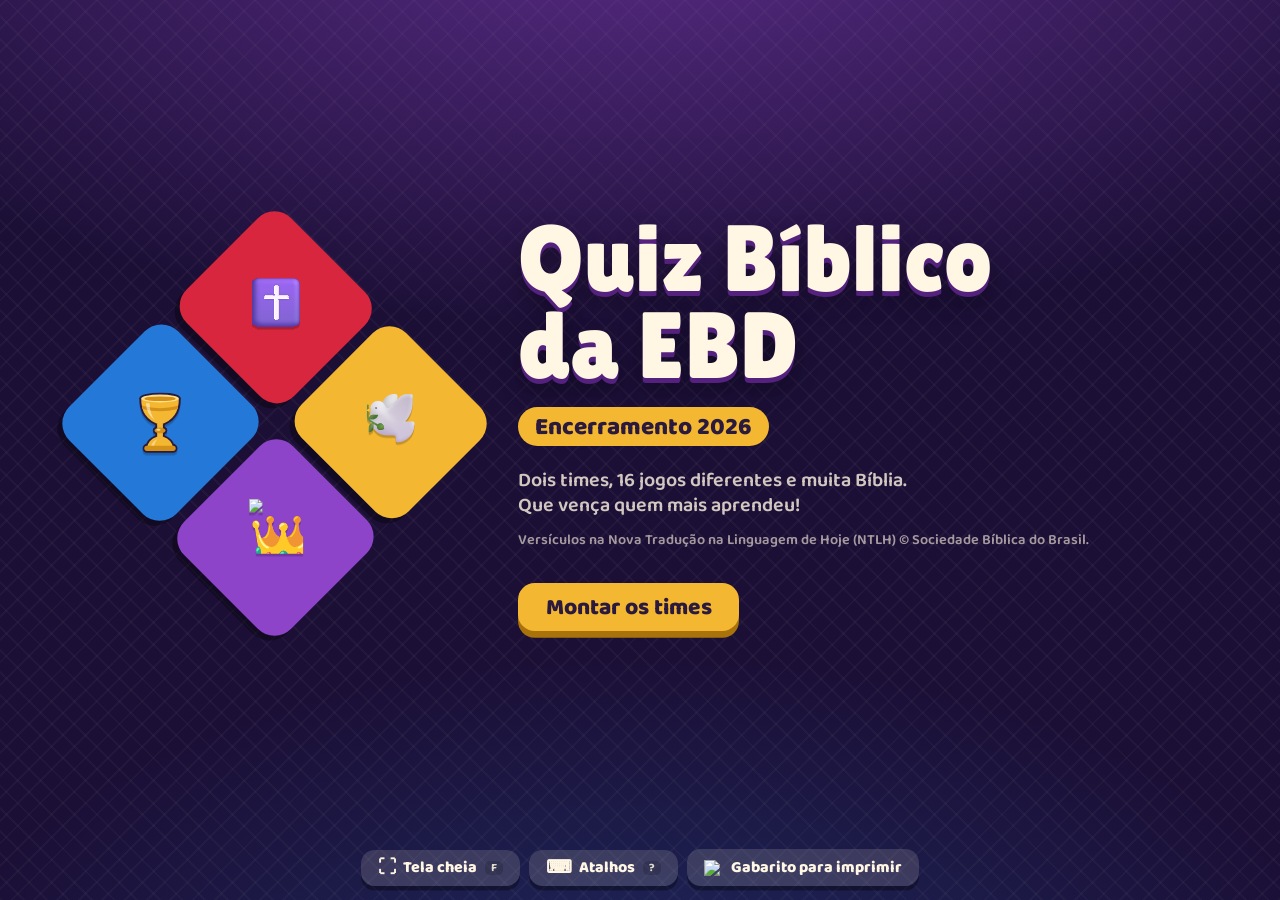
==== commit d0d3fc19: "Celular: layout, emojis Fluent e som no silencioso - Layout para celular: jogos em uma coluna, botõe" ====
--- a/index.html
+++ b/index.html
@@ -17,6 +17,7 @@
   <div id="avisos" aria-live="polite"></div>
   <canvas id="confete" aria-hidden="true"></canvas>
 
+  <script src="js/emoji.js"></script>
   <script src="js/dados.js"></script>
   <script src="js/arte.js"></script>
   <script src="js/sons.js"></script>
--- a/css/estilo.css
+++ b/css/estilo.css
@@ -26,6 +26,9 @@
 }
 
 * { box-sizing: border-box; }
+
+/* emojis Fluent (js/emoji.js): imagem do tamanho da letra, iguais em todo aparelho */
+img.emoji { height: 1em; width: 1em; margin: 0 0.04em; vertical-align: -0.14em; display: inline-block; pointer-events: none; user-select: none; -webkit-user-drag: none; }
 
 html {
   font-size: clamp(12px, calc(1.05vmin + 0.45vw), 30px);
@@ -720,6 +723,7 @@
 .config-opcoes .largo { grid-column: span 2; }
 .config-opcoes .inteiro { grid-column: 1 / -1; }
 .cf-acoes { display: flex; flex-wrap: wrap; gap: 0.7rem; margin-top: 0.3rem; }
+.cf-acoes.cf-encerrar { margin-top: 1.2rem; padding-top: 1rem; border-top: 2px dashed rgba(255, 246, 227, 0.2); }
 .cf-dica { margin-left: 0.3rem; font-size: 0.8em; font-weight: 600; opacity: 0.75; }
 .ajuda-campo { margin: 0.35rem 0 0; font-size: 0.95rem; color: var(--tinta-2); font-weight: 600; }
 .segmentado { display: inline-flex; flex-wrap: wrap; gap: 0.3rem; padding: 0.3rem; border-radius: 0.9rem; background: var(--linho-2); }
@@ -1925,6 +1929,69 @@
   .opcoes, .trilho, .monte { grid-template-columns: 1fr 1fr; }
   .cp-corpo { padding: 1.4rem 1rem 1rem; }
   #palco { padding: 0.6rem 1rem; }
+  /* no celular a página rola; os botões de ação ficam presos no pé da tela */
+  #bandeja {
+    position: sticky; bottom: 0; z-index: 5;
+    padding: 0.6rem 0.8rem calc(0.7rem + env(safe-area-inset-bottom));
+    background: linear-gradient(180deg, rgba(27, 15, 54, 0) 0, rgba(27, 15, 54, 0.92) 0.9rem);
+  }
+  #bandeja .espaco { display: none; }
+  /* janelas maiores que a tela rolam em vez de cortar */
+  #sobre { overflow-y: auto; padding: 1rem 0.8rem; }
+}
+
+/* ---------- celular em pé: letra base maior, uma coluna de jogos */
+@media (max-width: 560px) {
+  html { font-size: 14px; }
+  .grade { grid-template-columns: 1fr; grid-auto-rows: auto; gap: 0.7rem; }
+  .grade .modulo { min-height: 5.4rem; padding-right: 5.4rem; }
+  .mod-icone { font-size: 2.6rem; }
+  .mod-nome { font-size: 1.35rem; }
+  .inicio-texto h1 { font-size: 3rem; }
+  .quadrado { width: 11rem; height: 11rem; }
+  .btn { padding: 0.6rem 0.9rem 0.55rem; }
+  .btn.grande { font-size: 1.3rem; padding: 0.7rem 1.3rem 0.6rem; }
+  /* roletas: a dos jogos ocupa a largura; as duas de nomes ficam lado a lado, menores */
+  .roleta { gap: 1.2rem; justify-items: center; text-align: center; }
+  .roleta .acoes, .roleta-lado .acoes { justify-content: center; }
+  .roda-caixa { width: min(84vw, 52vh); }
+  .roleta-lado h2 { font-size: 2.2rem; }
+  .sorteio-rodas { gap: 0.8rem; }
+  .roda-caixa.roda-nomes { width: min(42vw, 30vh); margin-top: 0.6rem; }
+  .sorteio-titulo { font-size: 2.2rem; }
+  .sorteio-nome { font-size: 1.6rem; }
+  /* Do Tamanho Certo: cartões compactos, palco mais alto, botões em fila */
+  /* textos das perguntas: no telão são enormes; no celular, menores para caber sem rolar tanto */
+  .mm-titulo, .ord-titulo, .intr-titulo, .emb-titulo { font-size: 1.55rem; }
+  .mm-texto, .pergunta { font-size: 1.25rem; }
+  .mm-valor { font-size: 2.6rem; }
+  .titulo-q, .vf-frase { font-size: 1.75rem; }
+  .perfil-nome { font-size: 1.6rem; }
+  .balao { font-size: 1.5rem; }
+  .menu-prato { font-size: 2rem; }
+  .cp-corpo h3 { font-size: 1.7rem; }
+  .escolha { font-size: 1.35rem; }
+  .opcao, .palavra { font-size: 1.2rem; }
+  .opcoes { grid-template-columns: 1fr; }
+  .lst-placar { font-size: 1.4rem; }
+  /* Quanto Vale Hoje?: na régua estreita, só um preço a cada 4 casas */
+  .cb-marco.meio .cb-preco { display: none; }
+  .gts-info { gap: 0.5rem; }
+  .gts-card { padding: 0.5rem 0.7rem 0.6rem; border-left-width: 0.3rem; }
+  .gts-card b { font-size: 1.3rem; }
+  .gts-card > span:last-child { font-size: 0.95rem; }
+  .gts-palco { min-height: 19rem; }
+  .gts-baixo { flex-wrap: wrap; justify-content: center; }
+  .gts-dica { flex-basis: 100%; text-align: center; font-size: 0.95rem; }
+  .sorteio-cab { font-size: 1rem; flex-direction: column; gap: 0.15rem; border-radius: 1rem; padding: 0.35rem 0.8rem; }
+}
+
+/* telas de toque não têm teclado: some a dica das teclas nos botões */
+.so-toque { display: none; }
+@media (hover: none) and (pointer: coarse) {
+  .btn kbd { display: none; }
+  .so-mouse { display: none; }
+  .so-toque { display: inline; }
 }
 
 @media (prefers-reduced-motion: reduce) {
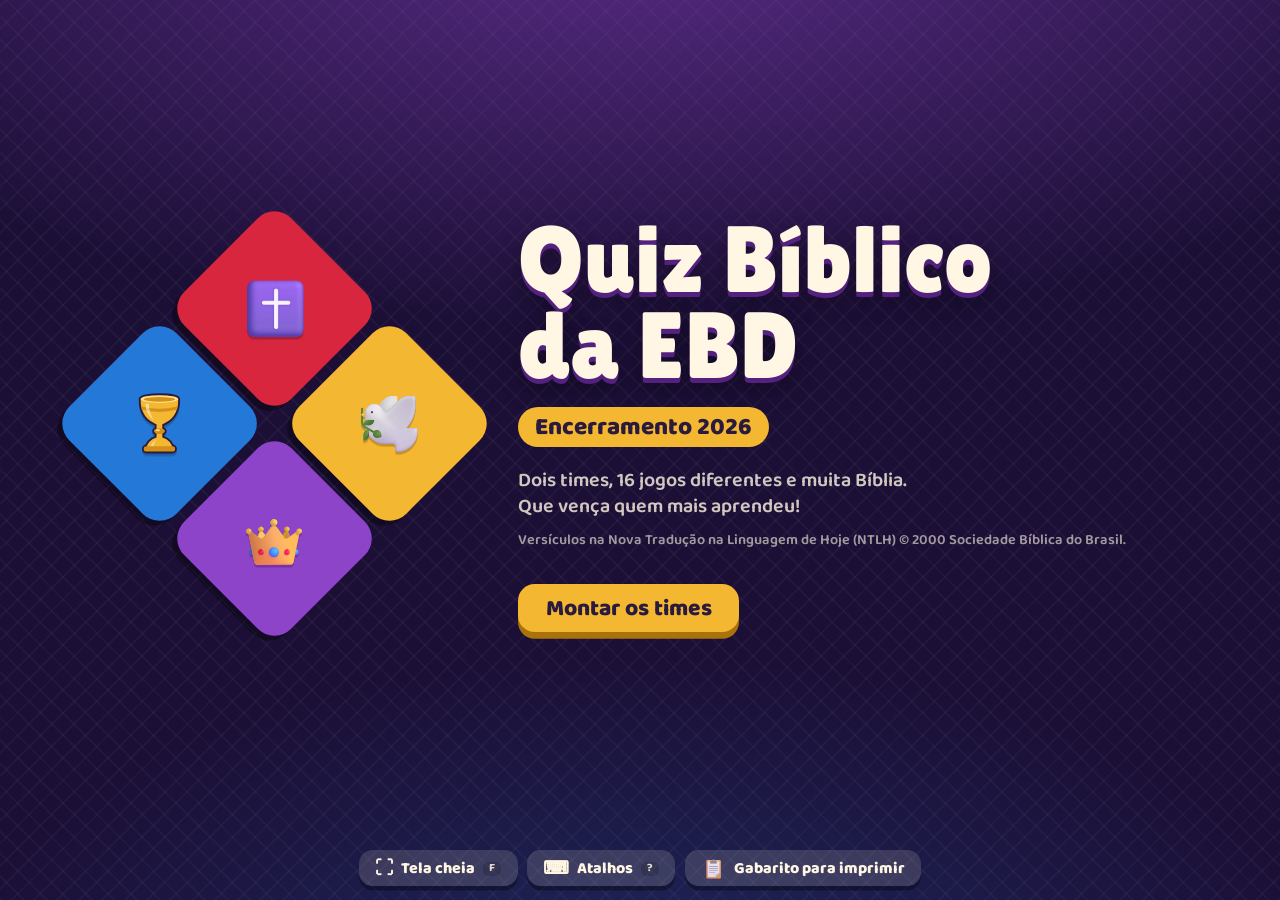
==== commit 7c874d92: "Escolha da versão da Bíblia (NTLH padrão, ARC, ARA, NAA, NVI) Co-Authored-By: Claude Opus 5.5 <norep" ====
--- a/index.html
+++ b/index.html
@@ -19,6 +19,7 @@
 
   <script src="js/emoji.js"></script>
   <script src="js/dados.js"></script>
+  <script src="js/versoes.js"></script>
   <script src="js/arte.js"></script>
   <script src="js/sons.js"></script>
   <script src="js/musica.js"></script>
--- a/css/estilo.css
+++ b/css/estilo.css
@@ -28,7 +28,7 @@
 * { box-sizing: border-box; }
 
 /* emojis Fluent (js/emoji.js): imagem do tamanho da letra, iguais em todo aparelho */
-img.emoji { height: 1em; width: 1em; margin: 0 0.04em; vertical-align: -0.14em; display: inline-block; pointer-events: none; user-select: none; -webkit-user-drag: none; }
+img.emoji { height: 1.18em; width: 1.18em; margin: -0.09em 0.08em; vertical-align: -0.24em; display: inline-block; pointer-events: none; user-select: none; -webkit-user-drag: none; }
 
 html {
   font-size: clamp(12px, calc(1.05vmin + 0.45vw), 30px);
@@ -96,6 +96,8 @@
 .btn:active:not(:disabled) { transform: translateY(0.3rem); box-shadow: 0 0 0 var(--b-esc); }
 .btn:disabled { opacity: 0.4; cursor: default; }
 .btn .ico { font-size: 1.15em; }
+/* ícones desenhados (ex.: sortear de novo): tamanho da letra, cor do texto */
+.ico-svg { width: 1em; height: 1em; flex: none; display: inline-block; vertical-align: -0.15em; }
 .btn kbd {
   font-family: var(--f-texto);
   font-size: 0.72em;
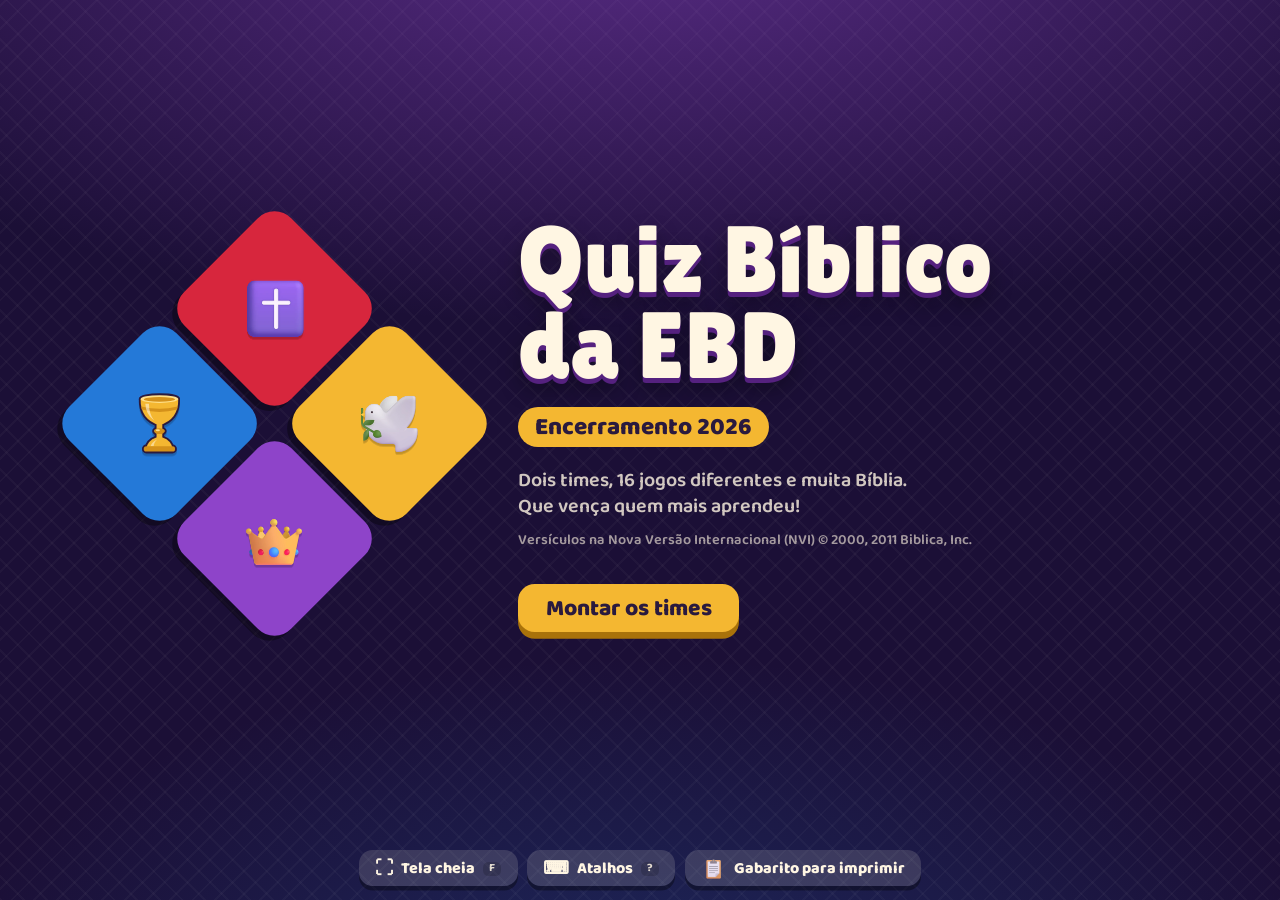
==== commit b81f2473: "Ajustes: desligar e criar perguntas (salvo no navegador, com exportar/importar) Co-Authored-By: Clau" ====
--- a/index.html
+++ b/index.html
@@ -4,8 +4,8 @@
   <meta charset="utf-8">
   <meta name="viewport" content="width=device-width, initial-scale=1">
   <title>Quiz Bíblico da EBD</title>
-  <link rel="stylesheet" href="css/fontes.css">
-  <link rel="stylesheet" href="css/estilo.css">
+  <link rel="stylesheet" href="css/fontes.css?v=20261119c">
+  <link rel="stylesheet" href="css/estilo.css?v=20261119c">
 </head>
 <body data-tela="inicio">
   <div id="app">
@@ -17,13 +17,14 @@
   <div id="avisos" aria-live="polite"></div>
   <canvas id="confete" aria-hidden="true"></canvas>
 
-  <script src="js/emoji.js"></script>
-  <script src="js/dados.js"></script>
-  <script src="js/versoes.js"></script>
-  <script src="js/arte.js"></script>
-  <script src="js/sons.js"></script>
-  <script src="js/musica.js"></script>
-  <script src="js/efeitos.js"></script>
-  <script src="js/jogo.js"></script>
+  <script src="js/emoji.js?v=20261119c"></script>
+  <script src="js/dados.js?v=20261119c"></script>
+  <script src="js/versoes.js?v=20261119c"></script>
+  <script src="js/banco.js?v=20261119c"></script>
+  <script src="js/arte.js?v=20261119c"></script>
+  <script src="js/sons.js?v=20261119c"></script>
+  <script src="js/musica.js?v=20261119c"></script>
+  <script src="js/efeitos.js?v=20261119c"></script>
+  <script src="js/jogo.js?v=20261119c"></script>
 </body>
 </html>
--- a/css/estilo.css
+++ b/css/estilo.css
@@ -725,6 +725,7 @@
 .config-opcoes .largo { grid-column: span 2; }
 .config-opcoes .inteiro { grid-column: 1 / -1; }
 .cf-acoes { display: flex; flex-wrap: wrap; gap: 0.7rem; margin-top: 0.3rem; }
+.cf-acoes .btn { white-space: normal; text-align: left; max-width: 100%; }
 .cf-acoes.cf-encerrar { margin-top: 1.2rem; padding-top: 1rem; border-top: 2px dashed rgba(255, 246, 227, 0.2); }
 .cf-dica { margin-left: 0.3rem; font-size: 0.8em; font-weight: 600; opacity: 0.75; }
 .ajuda-campo { margin: 0.35rem 0 0; font-size: 0.95rem; color: var(--tinta-2); font-weight: 600; }
@@ -2522,3 +2523,56 @@
 .cb-dica { font-size: 0.95rem; color: var(--tinta-2); flex: 1; min-width: 12rem; }
 .cb-digitar { display: inline-flex; align-items: center; gap: 0.35rem; font-weight: 700; color: var(--tinta-2); }
 .cb-digitar input { width: 9rem; padding: 0.35rem 0.6rem; border: 0.15rem solid rgba(42, 26, 62, 0.2); border-radius: 0.7rem; background: #fff; font: inherit; font-size: 1.1rem; color: var(--tinta); }
+
+/* ---------------------------------------------------- Ajustes → Perguntas (js/banco.js) */
+.modal.modal-perguntas { width: min(68rem, 100%); display: flex; flex-direction: column; }
+.modal-perguntas .ajuda-campo { margin-bottom: 0.4rem; }
+.pg-fichas { display: flex; flex-wrap: wrap; gap: 0.4rem; margin: 0.8rem 0; }
+.pg-ficha {
+  display: inline-flex; align-items: center; gap: 0.35rem;
+  padding: 0.35rem 0.7rem; border: 0; border-radius: 99px;
+  background: var(--linho-2); color: var(--tinta); font: inherit; font-weight: 800; font-size: 0.92rem; cursor: pointer;
+}
+.pg-ficha small { padding: 0 0.4rem; border-radius: 99px; background: rgba(0, 0, 0, 0.08); font-size: 0.8em; }
+.pg-ficha.mexida small { background: var(--meio); color: #fff; }
+.pg-ficha.ativa { background: var(--purpura); color: #fff; }
+.pg-ficha.ativa small { background: rgba(255, 255, 255, 0.25); color: #fff; }
+.pg-cab { display: flex; flex-wrap: wrap; align-items: center; justify-content: space-between; gap: 0.6rem; margin-top: 0.4rem; }
+.pg-cab h3 { margin: 0; font-family: var(--f-display); font-weight: 400; font-size: 1.5rem; color: var(--purpura-esc); }
+.pg-cab h3 small { font-family: var(--f-texto); font-weight: 700; font-size: 0.6em; color: var(--tinta-2); }
+.pg-alerta { margin: 0.6rem 0 0; padding: 0.5rem 0.8rem; border-radius: 0.7rem; background: #FDE3C8; color: #7A3A05; font-weight: 700; font-size: 0.95rem; }
+.pg-lista { list-style: none; margin: 0.8rem 0 0; padding: 0; max-height: 42vh; overflow-y: auto; border-radius: 0.9rem; background: var(--linho-2); }
+.pg-item { display: flex; align-items: center; gap: 0.7rem; padding: 0.5rem 0.8rem; border-bottom: 1px solid rgba(42, 26, 62, 0.08); }
+.pg-item:last-child { border-bottom: 0; }
+.pg-item.desligada .pg-txt { opacity: 0.45; text-decoration: line-through; text-decoration-thickness: 1px; }
+.pg-txt { flex: 1; min-width: 0; font-size: 0.98rem; line-height: 1.3; color: var(--tinta); }
+.pg-txt b { margin-left: 0.3rem; color: var(--purpura-esc); }
+.pg-sua { display: inline-block; margin-right: 0.4rem; padding: 0 0.45rem; border-radius: 99px; background: var(--azul); color: #fff; font-size: 0.75rem; font-weight: 800; vertical-align: 0.1em; }
+.pg-acoes { display: flex; gap: 0.3rem; }
+.pg-acoes .btn { padding: 0.3rem 0.5rem; font-size: 0.95rem; }
+/* chave liga/desliga */
+.pg-chave { flex: none; padding: 0; border: 0; background: none; cursor: pointer; }
+.pg-trilho { position: relative; display: block; width: 2.6rem; height: 1.5rem; border-radius: 99px; background: #B9AFC8; transition: background 0.15s; }
+.pg-trilho span { position: absolute; top: 0.18rem; left: 0.18rem; width: 1.14rem; height: 1.14rem; border-radius: 50%; background: #fff; box-shadow: 0 0.1rem 0.2rem rgba(0, 0, 0, 0.25); transition: transform 0.15s; }
+.pg-chave[aria-pressed="true"] .pg-trilho { background: var(--ok); }
+.pg-chave[aria-pressed="true"] .pg-trilho span { transform: translateX(1.1rem); }
+.pg-rodape { align-items: center; }
+.pg-resumo { margin-right: auto; font-size: 0.9rem; font-weight: 700; color: var(--tinta-2); }
+/* formulário */
+.pg-form { display: grid; grid-template-columns: 1fr 1fr; gap: 0 1rem; }
+.pg-campo:has(textarea), .pg-campo:has(.pg-opcoes) { grid-column: 1 / -1; }
+.pg-form .campo-texto { font-size: 1.1rem; font-weight: 700; background: var(--linho-2); }
+.pg-form textarea.campo-texto { resize: vertical; font-family: inherit; line-height: 1.3; }
+.pg-form .rotulo small { font-weight: 600; opacity: 0.7; }
+.pg-opcoes { display: grid; grid-template-columns: 1fr 1fr; gap: 0.5rem 1rem; }
+.pg-opcoes label span { display: block; margin-bottom: 0.2rem; font-size: 0.85rem; font-weight: 800; color: var(--tinta-2); }
+.pg-opcoes label.certa span { color: var(--ok-esc); }
+.pg-opcoes label.certa .campo-texto { box-shadow: inset 0 0 0 0.15rem var(--ok); }
+@media (max-width: 560px) {
+  .pg-fichas { flex-wrap: nowrap; overflow-x: auto; padding-bottom: 0.3rem; margin-right: -0.4rem; }
+  .pg-ficha { flex: none; white-space: nowrap; }
+  .modal.modal-perguntas { padding: 1.4rem 1rem 1.2rem; }
+  .pg-form, .pg-opcoes { grid-template-columns: 1fr; }
+  .pg-lista { max-height: 50vh; }
+  .pg-resumo { flex-basis: 100%; }
+}
